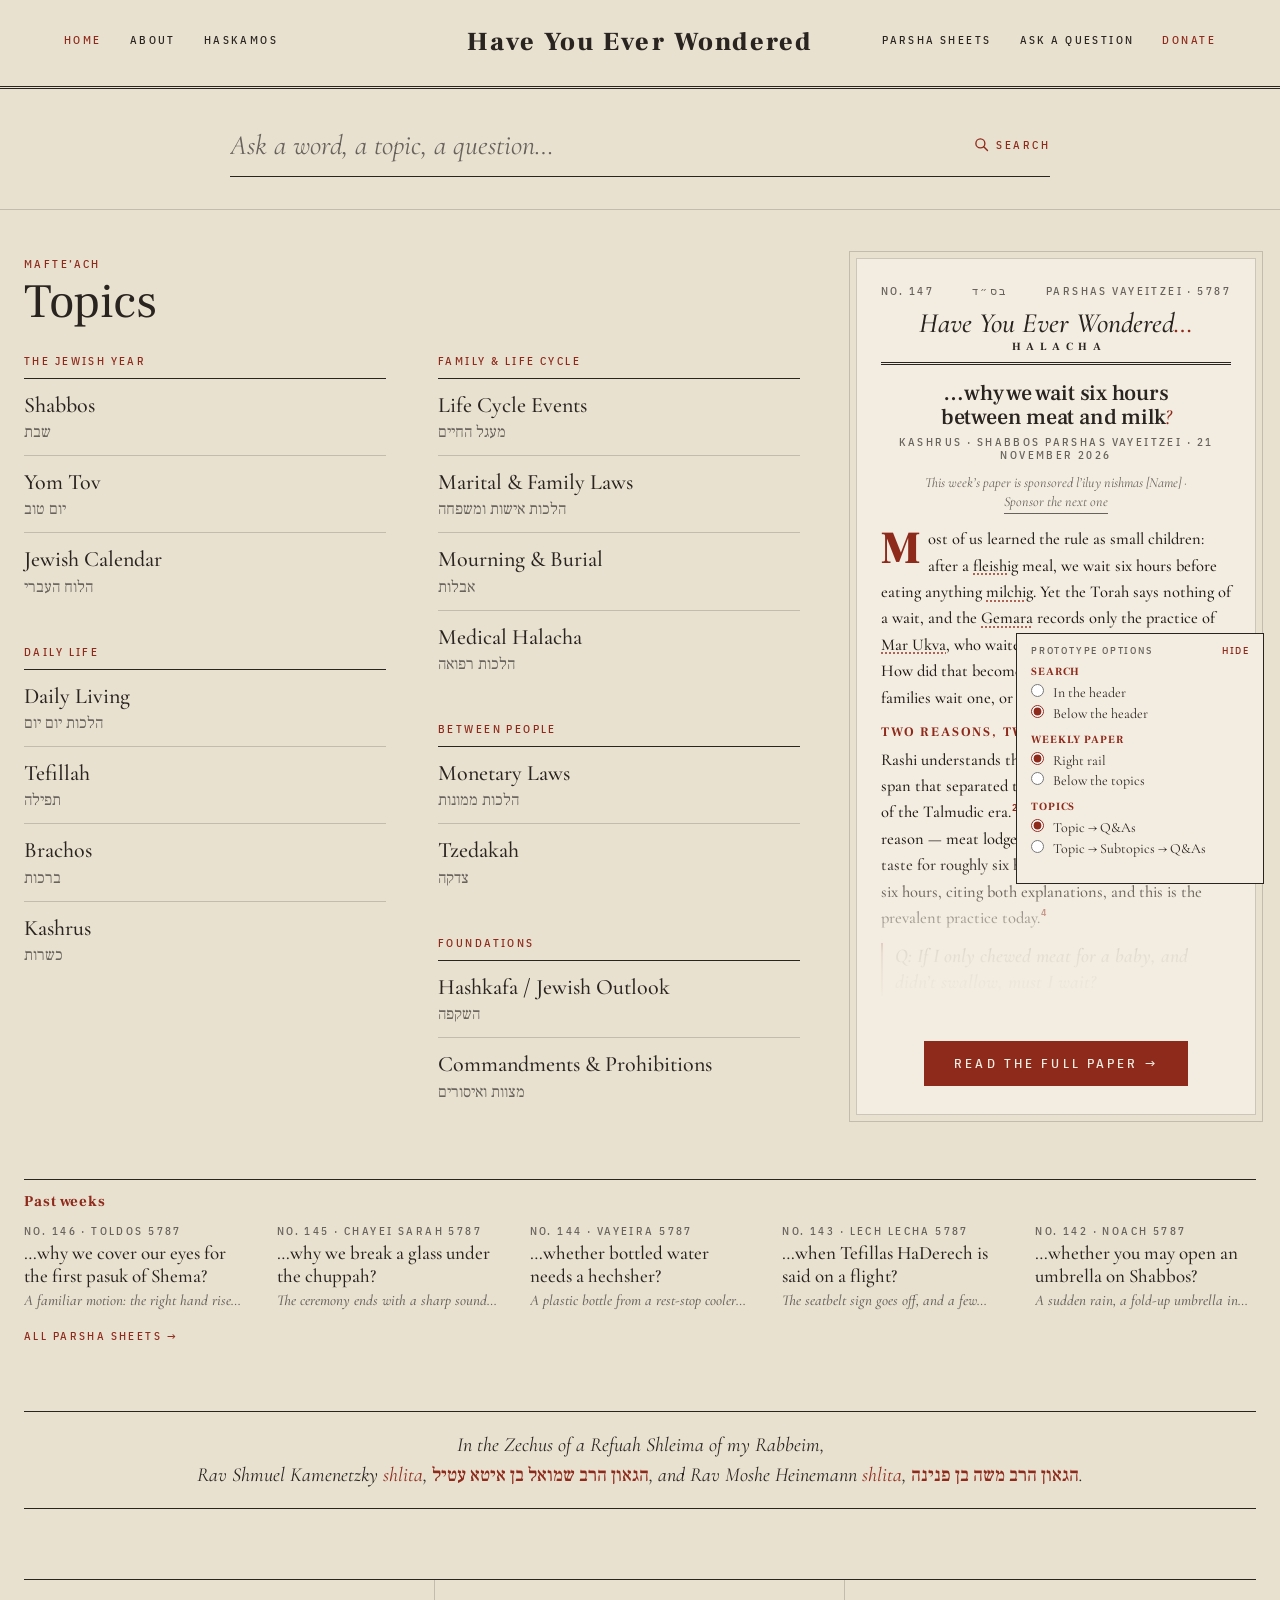
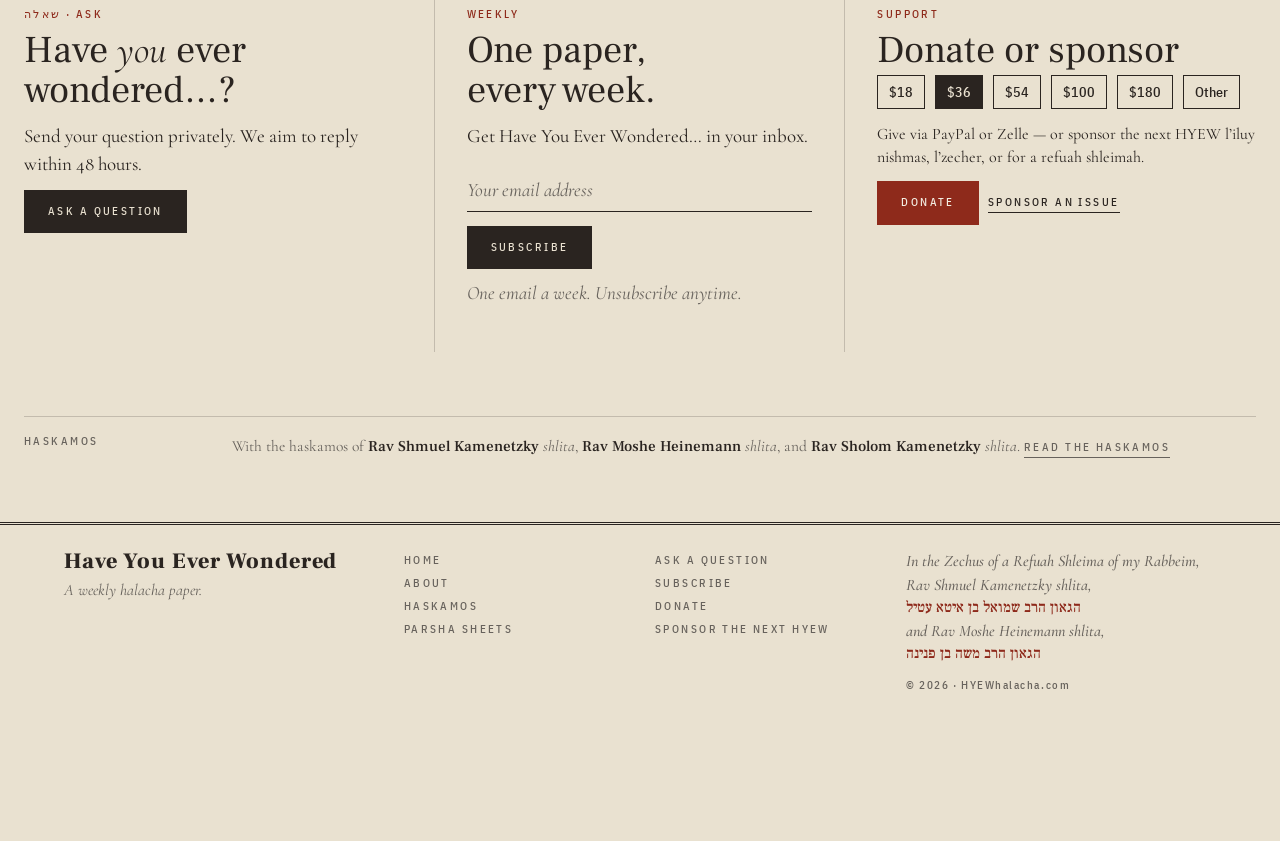
==== index.html @ d913b3d7 "Strip the sample-excerpt label from parsha list leads List excerpts now start with the body text, no" ====
<!doctype html>
<html lang="en-US">
<head>
  <meta charset="utf-8">
  <meta name="viewport" content="width=device-width, initial-scale=1">
  <title>Have You Ever Wondered</title>
  <link rel="preconnect" href="https://fonts.googleapis.com">
  <link rel="preconnect" href="https://fonts.gstatic.com" crossorigin>
  <link href="https://fonts.googleapis.com/css2?family=Cormorant+Garamond:ital,wght@0,400;0,500;0,600;1,400;1,500&family=Frank+Ruhl+Libre:wght@400;500;700;900&family=IBM+Plex+Sans+Condensed:wght@400;500&display=swap" rel="stylesheet">
  <link rel="stylesheet" href="css/styles.css?v=20261117t">
</head>
<body data-page="home" data-base="" data-search="below" data-paper="rail">
  <div id="site-header"></div>

  <main id="main">
    <div class="wrap">

      <div id="home-view" class="view">
        <div class="layout-main">
          <section class="topics-sec" id="topics">
            <div class="kicker sc red">Mafte’ach</div>
            <h1>Topics</h1>
            <div class="topics-index" id="topics-grid"></div>
          </section>
          <div class="paper-slot">
            <article class="paper" id="featured-paper" aria-labelledby="sheet-title"></article>
            <aside class="side">
              <h4>Past weeks</h4>
              <ul class="past" id="past-weeks"></ul>
            </aside>
          </div>
        </div>

        <div class="ded"><span class="l">In the Zechus of a Refuah Shleima of my Rabbeim,</span> <span class="l">Rav Shmuel Kamenetzky <i>shlita</i>, <span lang="he" dir="rtl">הגאון הרב שמואל בן איטא עטיל</span>, and Rav Moshe Heinemann <i>shlita</i>, <span lang="he" dir="rtl">הגאון הרב משה בן פנינה</span>.</span></div>

        <section class="sec">
          <div>
            <div class="sc red">שאלה · Ask</div>
            <h2>Have <i>you</i> ever wondered…?</h2>
            <p>Send your question privately. We aim to reply within 48 hours.</p>
            <a class="btn sc" href="pages/ask.html">Ask a question</a>
          </div>
          <div class="newsletter">
            <div class="sc red">Weekly</div>
            <h2>One paper, every week.</h2>
            <p>Get Have You Ever Wondered… in your inbox.</p>
            <form id="sub-form">
              <label class="visually-hidden" for="sub-email" style="position:absolute;width:1px;height:1px;overflow:hidden;clip:rect(0 0 0 0)">Your email address</label>
              <input id="sub-email" type="email" required placeholder="Your email address" autocomplete="email">
              <button class="btn sc" type="submit">Subscribe</button>
              <p class="note" id="sub-note">One email a week. Unsubscribe anytime.</p>
            </form>
          </div>
          <div>
            <div class="sc red">Support</div>
            <h2>Donate or sponsor</h2>
            <div class="chips" id="donate-chips">
              <button type="button">$18</button>
              <button type="button" class="on">$36</button>
              <button type="button">$54</button>
              <button type="button">$100</button>
              <button type="button">$180</button>
              <button type="button">Other</button>
            </div>
            <p style="font-size:16px">Give via PayPal or Zelle — or sponsor the next HYEW l’iluy nishmas, l’zecher, or for a refuah shleimah.</p>
            <a class="btn r sc" href="pages/donate.html">Donate</a>&ensp;<a class="u sc" href="pages/sponsor.html">Sponsor an issue</a>
          </div>
        </section>

        <section class="hask">
          <div class="sc">Haskamos</div>
          <div>With the haskamos of <b>Rav Shmuel Kamenetzky</b> <i>shlita</i>, <b>Rav Moshe Heinemann</b> <i>shlita</i>, and <b>Rav Sholom Kamenetzky</b> <i>shlita</i>. <a class="u sc" href="haskamos.html">Read the haskamos</a></div>
        </section>
      </div>

      <div id="results-view" class="view" hidden>
        <div class="view-head">
          <button type="button" class="back sc" data-go-home>← Home</button>
          <h1>Search results</h1>
          <p class="sub" id="results-sub"></p>
        </div>
        <div id="results-body"></div>
      </div>

    </div>
  </main>

  <div id="site-footer"></div>

  <aside class="proto" id="proto" aria-label="Prototype options">
    <h2>Prototype options <button type="button" class="tog" id="proto-tog" aria-expanded="true">Hide</button></h2>
    <div class="proto-body">
      <fieldset>
        <legend>Search</legend>
        <label><input type="radio" name="opt-search" value="header"> In the header</label>
        <label><input type="radio" name="opt-search" value="below" checked> Below the header</label>
      </fieldset>
      <fieldset>
        <legend>Weekly paper</legend>
        <label><input type="radio" name="opt-paper" value="rail" checked> Right rail</label>
        <label><input type="radio" name="opt-paper" value="below"> Below the topics</label>
      </fieldset>
      <fieldset>
        <legend>Topics</legend>
        <label><input type="radio" name="opt-drill" value="topic" checked> Topic → Q&amp;As</label>
        <label><input type="radio" name="opt-drill" value="sub"> Topic → Subtopics → Q&amp;As</label>
      </fieldset>
    </div>
  </aside>

  <script src="js/data.js?v=20261117t"></script>
  <script src="js/glossary.js?v=20261117t"></script>
  <script src="js/site.js?v=20261117t"></script>
  <script src="js/home.js?v=20261117t"></script>
  <script src="js/glossary-ui.js"></script>
</body>
</html>
---- css/styles.css ----
/* Have You Ever Wondered — homepage prototype
   Palette and type follow “The Daf” (v1c): parchment, oxblood,
   Frank Ruhl Libre, Cormorant Garamond, IBM Plex Sans Condensed.
   No images. Typography only. */
img { max-width: 100%; height: auto; }
:root {
  --pg: #E9E1D0;
  --sheet: #F3EDE1;
  --ink: #2A2420;
  --rule: #2A242033;
  --red: #8E2A1B;
  --mut: #67625C; /* was #6E6862 (4.23:1 on --pg); now 4.64:1 on --pg, 5.18:1 on --sheet */
  --wrap: 1240px;
}

*, *::before, *::after { box-sizing: border-box; }

html { scroll-behavior: smooth; }

body {
  margin: 0;
  background: var(--pg);
  color: var(--ink);
  font: 400 17px/1.45 "Cormorant Garamond", serif;
  font-variant-numeric: oldstyle-nums;
  min-width: 320px;
  padding-bottom: 110px;
  -webkit-font-smoothing: antialiased;
  -moz-osx-font-smoothing: grayscale;
  text-rendering: optimizeLegibility;
  font-optical-sizing: auto;
}
.vh { position: absolute !important; width: 1px; height: 1px; overflow: hidden; clip: rect(0 0 0 0); white-space: nowrap; }
.linkish { background: none; border: 0; padding: 0; color: var(--red); font: inherit; }

a { color: inherit; text-decoration: none; }
button, input { font: inherit; color: inherit; }
button { cursor: pointer; }

p, h1, h2, h3, blockquote, li, a { text-wrap: pretty; }
h1, h2 { text-wrap: balance; }

.sc {
  font: 500 11px/1.2 "IBM Plex Sans Condensed", sans-serif;
  letter-spacing: .22em;
  text-transform: uppercase;
}
.red { color: var(--red); }
.u { border-bottom: 1px solid currentColor; padding-bottom: 3px; }
.don { color: var(--red); border-bottom: 1px solid var(--red); padding-bottom: 3px; }

.btn {
  display: inline-block;
  background: var(--ink);
  color: var(--pg);
  padding: 15px 24px;
  border: 0;
}
.btn.r { background: var(--red); color: var(--sheet); }
.btn:hover, .btn:focus-visible { opacity: .9; }

.wrap { width: min(var(--wrap), calc(100% - 48px)); margin: 0 auto; }

.skip {
  position: absolute;
  left: 12px;
  top: -100vh;
  background: var(--ink); color: var(--pg);
  padding: 8px 12px;
  z-index: 300;
}
.skip:focus { top: 12px; }

/* ---------- Header ---------- */
header.site {
  border-bottom: 3px double var(--ink);
  padding: 22px 48px;
}
body[data-search="below"] header.site {
  display: grid;
  grid-template-columns: 1fr auto 1fr;
  align-items: center;
  gap: 24px;
  padding: 28px 64px;
}
body[data-search="below"] header.site .nav-l { display: flex; gap: 28px; }
body[data-search="below"] header.site .nav-r { display: flex; gap: 28px; justify-content: flex-end; }
body[data-search="below"] .search-in-header { display: none; }

body[data-search="header"] header.site {
  display: grid;
  grid-template-columns: 1fr auto 1fr;
  grid-template-areas:
    "navl brand navr"
    "search search search";
  align-items: center;
  column-gap: 24px;
  row-gap: 16px;
  padding: 22px 64px 20px;
}
body[data-search="header"] header.site .nav-l { display: flex; gap: 28px; grid-area: navl; }
body[data-search="header"] header.site .nav-r { display: flex; gap: 28px; justify-content: flex-end; grid-area: navr; }
body[data-search="header"] .brand { grid-area: brand; text-align: center; }
body[data-search="header"] .search-in-header { grid-area: search; display: block; }
body[data-search="header"] .search-in-header .search-field input { font-size: 22px; }
body[data-search="header"] .search-band { display: none; }

.brand { text-align: center; color: inherit; }
.brand b {
  display: block;
  font: 900 26px/1.15 "Frank Ruhl Libre", serif;
  letter-spacing: .08em;
  font-weight: 900;
}
.brand i {
  display: block;
  font: italic 400 15px/1.2 "Cormorant Garamond", serif;
  color: var(--red);
  margin-top: 4px;
  letter-spacing: .04em;
}
body[data-search="header"] .brand b { font-size: 26px; }

.menu-btn {
  display: none;
  background: none;
  border: 0;
  padding: 0;
  height: 28px;
  color: var(--ink);
  align-items: center;
  gap: 8px;
  justify-self: start;
  box-sizing: border-box;
}
.menu-btn:hover, .menu-btn:focus-visible, .menu-btn.is-open { color: var(--red); }
.menu-btn:focus { outline: none; }
.menu-btn:focus-visible { outline: 1px solid var(--red); outline-offset: 4px; }
.menu-ic {
  display: block;
  width: 18px;
  height: 14px;
  flex-shrink: 0;
  overflow: visible;
}
.menu-ic rect {
  transform-box: fill-box;
  transform-origin: center;
  transition: transform .2s ease, opacity .2s ease;
}
.menu-btn.is-open .menu-ic .b1 { transform: translateY(6px) rotate(45deg); }
.menu-btn.is-open .menu-ic .b2 { opacity: 0; }
.menu-btn.is-open .menu-ic .b3 { transform: translateY(-6px) rotate(-45deg); }
.menu-lbl { line-height: 1; }

/* ---------- Search ---------- */
.search {
  position: relative;
}
.search-field {
  display: flex;
  align-items: center;
  gap: 12px;
  width: 100%;
  background: transparent;
  border: 0;
  border-bottom: 1px solid var(--ink);
  padding: 8px 0 10px;
}
.search-field input {
  flex: 1;
  border: 0;
  background: transparent;
  font: italic 20px/1.2 "Cormorant Garamond", serif;
  padding: 0;
  margin: 0;
  min-width: 0;
  width: 100%;
  outline: none;
  color: var(--ink);
}
.search-field input::placeholder { color: var(--mut); opacity: 1; }
.search-field input[type="search"] { -webkit-appearance: none; appearance: none; }
.search-field input[type="search"]::-webkit-search-decoration,
.search-field input[type="search"]::-webkit-search-cancel-button { -webkit-appearance: none; }
.search-field button[type="submit"] {
  background: none;
  border: 0;
  color: var(--red);
  padding: 0 0 0 8px;
  flex-shrink: 0;
}
.search-field:focus-within { border-bottom-color: var(--red); }

.search-band {
  border-bottom: 1px solid var(--rule);
  padding: 28px 0 32px;
}
.search-band .search { max-width: 820px; margin: 0 auto; }
.search-band .kicker {
  margin: 0 0 10px;
  color: var(--red);
  text-align: center;
}
.search-band .search-field {
  padding: 12px 0 14px;
}
.search-band .search-field input { font-size: 28px; }

.search-drop {
  position: absolute;
  top: calc(100% + 10px);
  left: 0;
  right: 0;
  background: var(--sheet);
  border: 1px solid var(--rule);
  outline: 1px solid var(--rule);
  outline-offset: 4px;
  z-index: 50;
  max-height: min(70vh, 560px);
  overflow: auto;
  padding: 16px 20px 20px;
  box-shadow: none;
}
.search-band .search-drop { left: 0; right: 0; }
.search-drop[hidden], .search-drop:empty { display: none; }

.drop-group { margin-top: 14px; }
.drop-group:first-child { margin-top: 0; }
.drop-group h3 {
  margin: 0 0 8px;
  padding-bottom: 6px;
  border-bottom: 1px solid var(--rule);
  color: var(--red);
  font: 700 12px/1 "Frank Ruhl Libre", serif;
  letter-spacing: .16em;
  text-transform: uppercase;
}
.drop-item {
  display: block;
  width: 100%;
  text-align: left;
  background: none;
  border: 0;
  border-bottom: 1px dotted var(--rule);
  padding: 10px 4px;
  font: 500 18px/1.3 "Cormorant Garamond", serif;
  cursor: pointer;
}
.drop-item:hover, .drop-item:focus-visible { color: var(--red); }
.drop-item .meta {
  display: block;
  margin-top: 2px;
  color: var(--mut);
  font: 500 11px/1.2 "IBM Plex Sans Condensed", sans-serif;
  letter-spacing: .12em;
  text-transform: uppercase;
}
.drop-empty, .drop-more {
  margin: 12px 0 0;
  color: var(--mut);
  font: italic 17px/1.35 "Cormorant Garamond", serif;
}
.drop-more button {
  background: none;
  border: 0;
  color: var(--red);
  padding: 0;
  font: 500 12px/1 "IBM Plex Sans Condensed", sans-serif;
  letter-spacing: .18em;
  text-transform: uppercase;
  border-bottom: 1px solid var(--red);
  padding-bottom: 2px;
}
mark {
  background: transparent;
  color: var(--red);
  font-weight: 500;
  padding: 0;
}

/* ---------- Topics + paper layout ---------- */
.layout-main { margin-top: 48px; }
body[data-paper="rail"] .layout-main {
  display: grid;
  grid-template-columns: 1fr minmax(320px, 400px);
  grid-template-areas:
    "topics paper"
    "past   past";
  gap: 0 56px;
  align-items: stretch;
}
/* Rail mode: the slot dissolves so the paper and Past weeks become grid
   items. The paper stretches to the topics column's height (contain:size
   keeps its long text from setting the row height), and Past weeks runs as
   a full-width row under both columns. */
body[data-paper="rail"] .paper-slot { display: contents; }
body[data-paper="rail"] .topics-sec { grid-area: topics; }
body[data-paper="below"] .layout-main {
  display: flex;
  flex-direction: column;
  gap: 0;
}

.topics-sec .kicker { margin: 0 0 6px; }
.topics-sec h1 {
  font: 400 48px/1.02 "Frank Ruhl Libre", serif;
  margin: 0 0 28px;
  letter-spacing: -.01em;
}

/* Topics: a grouped editorial index (no boxes). */
.topics-index { display: grid; gap: 40px 44px; }
body[data-paper="below"] .topics-index { grid-template-columns: repeat(5, minmax(0, 1fr)); }
body[data-paper="rail"] .topics-index {
  display: block;
  columns: 2;
  column-gap: 52px;
}
body[data-paper="rail"] .tgroup { break-inside: avoid; margin-bottom: 36px; }
body[data-paper="rail"] .tgroup:last-child { margin-bottom: 0; }

.tg-h {
  margin: 0;
  padding: 0 0 10px;
  color: var(--red);
  border-bottom: 1px solid var(--ink);
}
.tgroup ul { list-style: none; margin: 0; padding: 0; }
.tgroup li { border-bottom: 1px solid var(--rule); }
.tgroup li:last-child { border-bottom: 0; }

.topic {
  display: flex;
  align-items: center;
  justify-content: space-between;
  gap: 12px;
  width: 100%;
  padding: 14px 0 13px;
  background: none;
  border: 0;
  text-align: left;
  cursor: pointer;
  transition: color .18s ease;
}
.topic .tx { display: block; min-width: 0; }
.topic .en {
  display: block;
  font: 500 22px/1.15 "Cormorant Garamond", serif;
  transition: transform .2s ease, color .18s ease;
}
.topic .he {
  display: block;
  margin-top: 4px;
  font: 400 16px/1.25 "Frank Ruhl Libre", serif;
  color: var(--mut);
  text-align: left;
  unicode-bidi: plaintext;
}
.topic .ar {
  flex-shrink: 0;
  color: var(--red);
  font: 400 18px/1 "Frank Ruhl Libre", serif;
  opacity: 0;
  transform: translateX(-6px);
  transition: opacity .18s ease, transform .2s ease;
}
.topic:hover .en, .topic:focus-visible .en { color: var(--red); }
.topic:hover .ar, .topic:focus-visible .ar { opacity: 1; transform: none; }
.topic:focus { outline: none; }
.topic:focus-visible { outline: 1px solid var(--red); outline-offset: 3px; }
@media (hover: none) { .topic .ar { opacity: .85; transform: none; } }

body[data-paper="below"] .paper-slot {
  display: grid;
  grid-template-columns: 1fr 220px;
  gap: 40px;
  margin-top: 72px;
  align-items: start;
}

/* ---------- Paper (from v1c) ---------- */
.paper {
  background: var(--sheet);
  border: 1px solid var(--rule);
  outline: 1px solid var(--rule);
  outline-offset: 6px;
  padding: 44px 52px 0;
  position: relative;
  overflow: hidden;
}
body[data-paper="below"] .paper { height: 860px; }
body[data-paper="rail"] .paper {
  grid-area: paper;
  padding: 26px 24px 0;
  height: auto;
  min-height: 680px;
  contain: size;
}

.mast { text-align: center; border-bottom: 3px double var(--ink); padding-bottom: 14px; }
.mast .row { display: flex; justify-content: space-between; color: var(--mut); gap: 8px; }
.mast .t {
  font: italic 500 40px/1 "Cormorant Garamond", serif;
  margin: 14px 0 4px;
}
.mast .t span { color: var(--red); }
.mast .sub {
  font: 700 11px/1 "Frank Ruhl Libre", serif;
  letter-spacing: .5em;
  margin-right: -.5em;
}
body[data-paper="rail"] .mast .t { font-size: 28px; margin: 10px 0 4px; }
body[data-paper="rail"] .mast { padding-bottom: 10px; }

.paper h2, .paper .sheet-title {
  font: 500 32px/1.12 "Frank Ruhl Libre", serif;
  text-align: center;
  margin: 26px 0 6px;
  letter-spacing: -.01em;
}
.paper .sheet-title em, .paper h2 em { font-family: "Cormorant Garamond", serif; color: var(--red); font-style: italic; }
.byline { text-align: center; color: var(--mut); margin-bottom: 12px; }
.spline {
  text-align: center;
  font: italic 16px "Cormorant Garamond", serif;
  color: var(--mut);
  margin: 0 0 18px;
}
body[data-paper="rail"] .paper h2 { font-size: 22px; margin: 16px 0 6px; }
body[data-paper="rail"] .spline { font-size: 14px; margin-bottom: 12px; }
body[data-paper="rail"] .spline a.u { display: inline-block; margin-top: 2px; }

.cols {
  columns: 2;
  column-gap: 34px;
  column-rule: 1px solid var(--rule);
  text-align: justify;
  hyphens: auto;
  -webkit-hyphens: auto;
  font-size: 17px;
  line-height: 1.45;
}
body[data-paper="rail"] .cols {
  columns: 1;
  column-rule: none;
  font-size: 16px;
  text-align: left;
}
.cols p { margin: 0 0 .7em; }
.cols h3 {
  font: 700 13px/1.2 "Frank Ruhl Libre", serif;
  letter-spacing: .14em;
  text-transform: uppercase;
  color: var(--red);
  margin: 14px 0 6px;
  break-after: avoid;
  text-align: left;
}
.cols .q {
  font: italic 500 19px/1.35 "Cormorant Garamond", serif;
  border-left: 2px solid var(--red);
  padding-left: 12px;
  text-align: left;
}
.dc::first-letter {
  float: left;
  font: 900 58px/.8 "Frank Ruhl Libre", serif;
  color: var(--red);
  padding: 5px 7px 0 0;
}
body[data-paper="rail"] .dc::first-letter { font-size: 46px; }
sup {
  font: 600 10px "IBM Plex Sans Condensed", sans-serif;
  color: var(--red);
  margin-left: 1px;
}
.bl {
  column-span: all;
  border-top: 1px solid var(--ink);
  border-bottom: 1px solid var(--ink);
  margin: 12px 0 16px;
  padding: 12px 4px;
  display: grid;
  grid-template-columns: 150px 1fr;
  gap: 18px;
  text-align: left;
}
body[data-paper="rail"] .bl {
  grid-template-columns: 1fr;
  gap: 8px;
  column-span: none;
}
.bl b {
  font: 700 12px/1.3 "Frank Ruhl Libre", serif;
  letter-spacing: .18em;
  text-transform: uppercase;
  color: var(--red);
}
.bl ul { margin: 0; padding: 0; list-style: none; columns: 2; column-gap: 24px; column-rule: none; }
body[data-paper="rail"] .bl ul { columns: 1; }
.bl li { padding-left: 16px; text-indent: -16px; font-size: 16.5px; }
.bl li::before { content: "§ "; color: var(--red); }
.fn {
  column-span: all;
  border-top: 1px solid var(--rule);
  padding-top: 8px;
  font-size: 13.5px;
  line-height: 1.35;
  columns: 2;
  column-gap: 34px;
  color: #4a423b;
}
body[data-paper="rail"] .fn { columns: 1; column-span: none; }
.fn p { margin: 0 0 3px; }
.fn sup { margin-right: 3px; }

.fade {
  position: absolute;
  left: 0; right: 0; bottom: 0;
  height: 230px;
  background: linear-gradient(rgba(243,237,225,0) 0%, rgba(243,237,225,.92) 38%, var(--sheet) 58%);
  display: flex;
  align-items: flex-end;
  justify-content: center;
  padding-bottom: 28px;
  pointer-events: none;
}
.fade a, .fade button { pointer-events: auto; }
body[data-paper="rail"] .fade { height: 260px; }
.fade a, .fade button {
  background: var(--red);
  color: var(--sheet);
  padding: 16px 30px;
  font: 500 13px/1 "IBM Plex Sans Condensed", sans-serif;
  letter-spacing: .24em;
  text-transform: uppercase;
  border: 0;
}

/* ---------- Past weeks ---------- */
.side h4 {
  font: 700 15px/1 "Frank Ruhl Libre", serif;
  letter-spacing: .06em;
  margin: 0 0 6px;
  color: var(--red);
}
.past { list-style: none; padding: 0; margin: 0; }
.past li { padding: 12px 0; border-bottom: 1px dotted var(--rule); }
.past .w { display: block; color: var(--mut); margin-bottom: 4px; }
.past button, .past a {
  display: block;
  width: 100%;
  text-align: left;
  background: none;
  border: 0;
  padding: 0;
  font: 500 19px/1.2 "Cormorant Garamond", serif;
  cursor: pointer;
}
body[data-paper="rail"] .side {
  grid-area: past;
  margin-top: 64px;
  border-top: 1px solid var(--ink);
  padding-top: 14px;
}
body[data-paper="rail"] .side h4 { margin: 0 0 4px; }
body[data-paper="rail"] .past {
  display: grid;
  grid-template-columns: repeat(5, minmax(0, 1fr));
  gap: 0 32px;
}
body[data-paper="rail"] .past li { border-bottom: 0; padding: 12px 0 0; }
.past button:hover, .past a:hover,
.past button:focus-visible, .past a:focus-visible { color: var(--red); }
.past a:hover .ex, .past a:focus-visible .ex { color: var(--mut); }
.past .ex,
.sheet-list .ex {
  display: block;
  margin-top: 6px;
  font: italic 500 17px/1.4 "Cormorant Garamond", serif;
  color: var(--mut);
}
.past .ex { margin-top: 4px; font-size: 16px; line-height: 1.35; }
body[data-paper="rail"] .past .ex {
  display: -webkit-box;
  -webkit-line-clamp: 1;
  -webkit-box-orient: vertical;
  overflow: hidden;
  font-size: 15px;
  margin-top: 3px;
}

/* ---------- Dedication, ask, donate, haskamos, footer ---------- */
.ded {
  text-align: center;
  margin: 64px 0 0;
  padding: 16px 0;
  border-top: 1px solid var(--ink);
  border-bottom: 1px solid var(--ink);
  font: italic 400 20px/1.3 "Cormorant Garamond", serif;
}
.ded span { color: var(--red); font-style: normal; }

.sec {
  margin-top: 70px;
  display: grid;
  grid-template-columns: repeat(3, 1fr);
  border-top: 1px solid var(--ink);
}
.sec > div { padding: 28px 32px 36px; border-right: 1px solid var(--rule); }
.sec > div:first-child { padding-left: 0; }
.sec > div:last-child { border: 0; padding-right: 0; }
.sec h2 { font: 400 38px/1.04 "Frank Ruhl Libre", serif; margin: 10px 0 0; }
.sec h2 i { font-family: "Cormorant Garamond", serif; }
.sec p { font-size: 19px; margin: 12px 0; }
.note { font: italic 15px "Cormorant Garamond", serif; color: var(--mut); }

.chips { display: flex; gap: 6px; flex-wrap: wrap; margin: 14px 0; }
.chips button, .chips span {
  border: 1px solid var(--ink);
  padding: 7px 11px;
  font: 500 14px "IBM Plex Sans Condensed", sans-serif;
  background: transparent;
  color: var(--ink);
}
.chips button.on, .chips span.on { background: var(--ink); color: var(--pg); }

.newsletter input[type="email"] {
  width: 100%;
  background: transparent;
  border: 0;
  border-bottom: 1px solid var(--ink);
  font: italic 19px "Cormorant Garamond", serif;
  padding: 10px 0;
  margin: 6px 0 14px;
  outline: none;
  border-radius: 0;
}
.newsletter input[type="email"]::placeholder { color: var(--mut); opacity: 1; }
.newsletter input[type="email"]:focus { border-bottom-color: var(--red); }

.hask {
  margin-top: 64px;
  border-top: 1px solid var(--rule);
  padding-top: 18px;
  display: grid;
  grid-template-columns: 160px 1fr;
  gap: 48px;
  font-size: 15.5px;
  color: var(--mut);
}
.hask b { font: 500 15px "Frank Ruhl Libre", serif; color: var(--ink); }

footer.site {
  margin-top: 64px;
  border-top: 3px double var(--ink);
  padding: 24px 64px 40px;
  display: grid;
  grid-template-columns: 1.4fr 1fr 1fr 1.4fr;
  gap: 30px;
  color: var(--mut);
}
footer.site a { display: block; line-height: 2.1; }
footer.site a:hover, footer.site a:focus-visible { color: var(--red); }
.foot-brand {
  font: 900 22px/1.15 "Frank Ruhl Libre", serif;
  letter-spacing: .04em;
  text-transform: none;
  color: var(--ink);
  display: block;
  margin-bottom: 6px;
}
.foot-sub {
  text-transform: none;
  letter-spacing: 0;
  font: italic 16px "Cormorant Garamond", serif;
}

/* ---------- In-page views (search results, topic) ---------- */
.view[hidden] { display: none !important; }
.view-head { margin: 40px 0 28px; }
.view-head .back {
  background: none;
  border: 0;
  padding: 0;
  color: var(--red);
  margin-bottom: 14px;
}
.view-head h1 {
  font: 400 44px/1.05 "Frank Ruhl Libre", serif;
  margin: 8px 0 0;
}
.view-head .he {
  display: block;
  margin-top: 6px;
  font: 400 22px/1.2 "Frank Ruhl Libre", serif;
  color: var(--mut);
  text-align: left;
  direction: ltr;
}
.view-head .sub {
  margin: 10px 0 0;
  color: var(--mut);
  font: italic 18px "Cormorant Garamond", serif;
}

.result-group { margin: 0 0 48px; }
.result-group h2 {
  font: 700 13px/1 "Frank Ruhl Libre", serif;
  letter-spacing: .18em;
  text-transform: uppercase;
  color: var(--red);
  border-bottom: 1px solid var(--ink);
  padding-bottom: 8px;
  margin: 0 0 0;
}
.result-list { list-style: none; margin: 0; padding: 0; }
.result-list li { border-bottom: 1px dotted var(--rule); }
.result-list button, .result-list a {
  display: block;
  width: 100%;
  text-align: left;
  background: none;
  border: 0;
  padding: 16px 4px;
  cursor: pointer;
}
.result-list .q, .result-list .t {
  font: 500 22px/1.25 "Cormorant Garamond", serif;
  display: block;
}
.result-list button:hover .q, .result-list button:hover .t,
.result-list button:focus-visible .q, .result-list button:focus-visible .t { color: var(--red); }
.result-list .meta {
  display: block;
  margin-top: 4px;
  color: var(--mut);
  font: 500 11px/1.2 "IBM Plex Sans Condensed", sans-serif;
  letter-spacing: .14em;
  text-transform: uppercase;
}
.empty {
  font: italic 20px/1.4 "Cormorant Garamond", serif;
  color: var(--mut);
  margin: 12px 0 40px;
}

.topic-chip {
  border: 1px solid var(--rule);
  background: transparent;
  padding: 6px 10px;
  font: 500 12px/1 "IBM Plex Sans Condensed", sans-serif;
  letter-spacing: .12em;
  text-transform: uppercase;
  color: var(--ink);
}
.topic-chip:hover, .topic-chip:focus-visible {
  border-color: var(--red);
  color: var(--red);
}

/* ---------- Mobile menu ---------- */
.mobile-menu {
  position: fixed;
  inset: 0;
  background: var(--pg);
  z-index: 90;
  padding: 28px 32px 48px;
  overflow: auto;
}
.mobile-menu[hidden] { display: none; }
.mobile-menu .mm-top {
  display: flex;
  justify-content: space-between;
  align-items: flex-start;
  border-bottom: 3px double var(--ink);
  padding-bottom: 20px;
  margin-bottom: 28px;
}
.mobile-menu nav a {
  display: block;
  font: 400 32px/1.35 "Frank Ruhl Libre", serif;
  padding: 6px 0;
}
.mobile-menu nav a:hover { color: var(--red); }
.mm-close {
  background: none;
  border: 0;
  font: 500 11px/1 "IBM Plex Sans Condensed", sans-serif;
  letter-spacing: .18em;
  text-transform: uppercase;
  color: var(--ink);
  padding: 8px 0;
}

/* ---------- Prototype switcher ---------- */
.proto {
  position: fixed;
  right: 16px;
  bottom: 16px;
  z-index: 70;
  width: 248px;
  background: var(--sheet);
  border: 1px solid var(--ink);
  padding: 12px 14px 14px;
  color: var(--ink);
}
.proto h2 {
  font: 500 10px/1 "IBM Plex Sans Condensed", sans-serif;
  letter-spacing: .18em;
  text-transform: uppercase;
  margin: 0 0 10px;
  color: var(--mut);
  display: flex;
  justify-content: space-between;
  align-items: center;
}
.proto .tog {
  background: none;
  border: 0;
  padding: 0;
  font: 500 10px/1 "IBM Plex Sans Condensed", sans-serif;
  letter-spacing: .14em;
  text-transform: uppercase;
  color: var(--red);
}
.proto fieldset {
  border: 0;
  margin: 0 0 10px;
  padding: 0;
}
.proto legend {
  font: 700 11px/1 "Frank Ruhl Libre", serif;
  letter-spacing: .08em;
  text-transform: uppercase;
  margin: 0 0 6px;
  color: var(--red);
  padding: 0;
}
.proto label {
  display: block;
  font: 400 14px/1.45 "Cormorant Garamond", serif;
  letter-spacing: 0;
  text-transform: none;
  cursor: pointer;
}
.proto input { margin: 0 6px 0 0; accent-color: var(--red); }
.proto.is-min .proto-body { display: none; }
.proto.is-min { width: auto; padding: 8px 10px; }

/* ---------- Coming-soon pages ---------- */
.soon {
  min-height: 48vh;
  padding: 80px 0 100px;
  text-align: center;
}
.soon h1 { font: 400 48px/1.1 "Frank Ruhl Libre", serif; margin: 0 0 12px; }
.soon p { font: italic 22px/1.4 "Cormorant Garamond", serif; color: var(--mut); margin: 0 0 24px; }

/* ---------- Responsive ---------- */
@media (max-width: 1100px) {
  body[data-search="below"] header.site { padding: 22px 32px; }
  body[data-search="header"] header.site { padding: 18px 32px 16px; }
  footer.site { padding: 24px 32px 40px; }
  body[data-paper="rail"] .layout-main {
    grid-template-columns: 1fr minmax(280px, 340px);
    gap: 32px;
  }
  .topics-sec h1 { font-size: 40px; }
  body[data-paper="below"] .topics-index { grid-template-columns: repeat(3, minmax(0, 1fr)); }
  body[data-paper="rail"] .topics-index { column-gap: 36px; }
  body[data-paper="rail"] .past { grid-template-columns: repeat(3, minmax(0, 1fr)); gap: 8px 28px; }
  .hask { gap: 24px; }
}

@media (max-width: 900px) {
  .menu-btn { display: inline-flex; }
  body[data-search="below"] header.site,
  body[data-search="header"] header.site {
    display: grid;
    grid-template-columns: minmax(4.75rem, 1fr) minmax(0, auto) minmax(4.75rem, 1fr);
    gap: 8px;
    padding: 14px 16px;
    align-items: center;
    position: sticky;
    top: 0;
    z-index: 100;
    background: var(--pg);
  }
  body[data-search="below"] header.site .nav-l,
  body[data-search="below"] header.site .nav-r,
  body[data-search="header"] header.site .nav-l,
  body[data-search="header"] header.site .nav-r { display: none; }
  /* In header-search mode, search moves to a full-width second row.
     The first row keeps equal side columns so the name stays centered. */
  body[data-search="header"] header.site {
    grid-template-columns: minmax(4.75rem, 1fr) minmax(0, auto) minmax(4.75rem, 1fr);
    grid-template-areas:
      "menu brand ."
      "search search search";
  }
  body[data-search="header"] .menu-btn { grid-area: menu; }
  body[data-search="header"] .brand { grid-area: brand; }
  body[data-search="header"] .search-in-header { grid-area: search; display: block; }
  .brand { min-width: 0; text-align: center; justify-self: center; }
  .brand b {
    font-size: 18px;
    letter-spacing: .04em;
    line-height: 1.15;
  }
  body[data-search="header"] .brand b { font-size: 18px; }
  body.menu-open { overflow: hidden; }
  body.menu-open .mobile-menu .mm-top { display: none; }

  body[data-paper="rail"] .layout-main,
  body[data-paper="below"] .paper-slot {
    display: flex;
    flex-direction: column;
    gap: 40px;
  }
  body[data-paper="below"] .topics-index,
  body[data-paper="rail"] .topics-index { display: block; columns: 2; column-gap: 36px; }
  body[data-paper="below"] .tgroup { break-inside: avoid; margin-bottom: 32px; }
  body[data-paper="rail"] .side { margin-top: 0; }
  body[data-paper="rail"] .past { grid-template-columns: repeat(2, minmax(0, 1fr)); }
  body[data-paper="below"] .paper,
  body[data-paper="rail"] .paper {
    height: 720px;
    padding: 28px 24px 0;
  }
  body[data-paper="below"] .cols,
  body[data-paper="rail"] .cols {
    columns: 1;
    column-rule: none;
    text-align: left;
  }
  body[data-paper="below"] .bl,
  body[data-paper="rail"] .bl { grid-template-columns: 1fr; }
  body[data-paper="below"] .bl ul,
  body[data-paper="rail"] .bl ul { columns: 1; }
  body[data-paper="below"] .fn,
  body[data-paper="rail"] .fn { columns: 1; }
  body[data-paper="below"] .mast .t,
  body[data-paper="rail"] .mast .t { font-size: 30px; }
  body[data-paper="below"] .paper h2,
  body[data-paper="rail"] .paper h2 { font-size: 24px; }

  .sec { grid-template-columns: 1fr; border-top: 0; }
  .sec > div {
    border-right: 0;
    border-top: 1px solid var(--ink);
    padding: 28px 0 32px;
  }
  .hask { grid-template-columns: 1fr; gap: 16px; }
  footer.site { grid-template-columns: 1fr 1fr; padding: 24px 20px 40px; }
  .wrap { width: calc(100% - 40px); }
  .search-band { padding: 20px 0 24px; }
  .search-band .search-field input { font-size: 22px; }
  .sec h2 { font-size: 32px; }
  .topics-sec h1 { font-size: 36px; margin-bottom: 20px; }
  .proto { right: 10px; bottom: 10px; }
}

@media (max-width: 560px) {
  footer.site { grid-template-columns: 1fr; }
  .brand b { font-size: 16px; letter-spacing: .03em; }
  .layout-main { margin-top: 28px; }
  body[data-paper="below"] .topics-index,
  body[data-paper="rail"] .topics-index { columns: 1; }
  body[data-paper="rail"] .past { grid-template-columns: 1fr; }
  .topic .en { font-size: 21px; }
}

/* =====================================================================
   v3 additions: shared header states, sheet readability, archive, parsha,
   single sheet, share, haskamos, glossary.
   ===================================================================== */
.nav-l a[aria-current="page"], .nav-r a[aria-current="page"]:not(.don) { color: var(--red); }
.nav-l a, .nav-r a { padding-bottom: 3px; border-bottom: 1px solid transparent; }
.nav-l a:hover, .nav-r a:hover { color: var(--red); }
.mobile-menu nav a[aria-current="page"] { color: var(--red); }

.result-list a:hover .q, .result-list a:hover .t,
.result-list a:focus-visible .q, .result-list a:focus-visible .t { color: var(--red); }
a.topic { color: inherit; }
.past li.all { border-bottom: 0; }
.past li.all a { display: inline; width: auto; font: 500 11px/1.2 "IBM Plex Sans Condensed", sans-serif; color: var(--red); }

/* ---------- Sheet text readability ----------
   Same face (Cormorant Garamond) but at weight 500, larger size, darker ink,
   1.65 leading and a ~68-character measure. */
.cols {
  color: #221C18;              /* 14.6:1 on the sheet */
  font-weight: 500;
  font-size: 17px;
  line-height: 1.62;
  text-rendering: optimizeLegibility;
  -webkit-font-smoothing: antialiased;
  -moz-osx-font-smoothing: grayscale;
  font-kerning: normal;
  font-variant-ligatures: common-ligatures;
}
body[data-paper="rail"] .cols { font-size: 16.5px; line-height: 1.6; }
.cols .q { font-size: 19.5px; font-weight: 600; }
.fn { font-size: 14.5px; line-height: 1.45; color: #3E3731; font-weight: 500; }
.bl li { font-size: 17px; }

/* ---------- Page heads, crumbs, lists ---------- */
.page-head { text-align: center; margin: 56px auto 40px; max-width: 760px; }
.page-head h1 { font: 400 56px/1.02 "Frank Ruhl Libre", serif; margin: 8px 0 0; letter-spacing: -.01em; }
.page-head .lede { font: italic 500 21px/1.45 "Cormorant Garamond", serif; color: var(--mut); margin: 14px 0 0; }
.page-head .he-big { font: 500 30px/1.2 "Frank Ruhl Libre", serif; color: var(--red); margin-top: 8px; }
.kicker [lang="he"] { font-family: "Frank Ruhl Libre", serif; letter-spacing: 0; font-size: 13px; }
.book-jump { display: flex; justify-content: center; flex-wrap: wrap; gap: 10px 14px; margin: 26px 0 0; color: var(--mut); }
.book-jump a { color: var(--ink); border-bottom: 1px solid var(--rule); padding-bottom: 3px; }
.book-jump a:hover { color: var(--red); border-color: var(--red); }
.crumbs { display: flex; flex-wrap: wrap; gap: 8px; margin: 28px 0 0; color: var(--mut); }
.crumbs a:hover { color: var(--red); }
.crumbs [aria-current] { color: var(--ink); }

.sheet-list { list-style: none; margin: 0; padding: 0; border-top: 1px solid var(--ink); }
.sheet-list li { border-bottom: 1px solid var(--rule); }
.sheet-list a { display: grid; grid-template-columns: 70px 1fr; column-gap: 20px; padding: 18px 0 17px; }
.sheet-list .yr { grid-row: span 2; color: var(--red); padding-top: 7px; }
.sheet-list .t { font: 500 23px/1.25 "Cormorant Garamond", serif; }
.sheet-list .meta { color: var(--mut); margin-top: 6px; letter-spacing: .12em; }
.sheet-list a:hover .t, .sheet-list a:focus-visible .t { color: var(--red); }
.sheet-list.big .t { font-size: 27px; }
.sheet-list .ex { margin: 6px 0 0; }
@media (max-width: 640px) {
  .sheet-list .ex, body[data-paper="below"] .past .ex {
    display: -webkit-box;
    -webkit-line-clamp: 2;
    -webkit-box-orient: vertical;
    overflow: hidden;
  }
}

/* ---------- Archive: the five chumashim ---------- */
.books { border-top: 3px double var(--ink); }
.book { display: grid; grid-template-columns: 230px 1fr; gap: 40px; padding: 34px 0 36px; border-bottom: 1px solid var(--ink); scroll-margin-top: 20px; }
.book-h .bk-num { color: var(--red); display: block; }
.book-h h2 { font: 400 40px/1.05 "Frank Ruhl Libre", serif; margin: 8px 0 4px; }
.book-h .he { display: block; font: 500 26px/1.2 "Frank Ruhl Libre", serif; color: var(--mut); text-align: left; }
.parshiyos { list-style: none; margin: 0; padding: 0; columns: 3; column-gap: 44px; }
.parshiyos li { break-inside: avoid; }
.parshiyos a { display: flex; align-items: baseline; gap: 8px; padding: 9px 0 8px; border-bottom: 1px dotted var(--rule); }
.parshiyos .en { font: 500 21px/1.2 "Cormorant Garamond", serif; white-space: nowrap; }
.parshiyos .dots { flex: 1; }
.parshiyos .he { font: 400 17px/1.2 "Frank Ruhl Libre", serif; white-space: nowrap; }
.parshiyos .n { width: 14px; color: var(--red); font-size: 14px; text-align: right; flex-shrink: 0; }
.parshiyos li.has .en { color: var(--ink); }
.parshiyos li.has .he { color: var(--ink); }
.parshiyos li.none .en, .parshiyos li.none .he { color: var(--mut); font-weight: 400; }
.parshiyos li.none .en { font-style: italic; }
.parshiyos a:hover .en, .parshiyos a:focus-visible .en, .parshiyos a:hover .he { color: var(--red); }
.latest { margin-top: 64px; }
.latest .tg-h, .more-on .tg-h { margin-bottom: 0; border-bottom: 0; }
.legend { text-align: center; color: var(--mut); margin-top: 16px; }

/* ---------- One parsha ---------- */
.parsha-head { margin-bottom: 32px; }
.pn { display: flex; justify-content: space-between; gap: 20px; margin: 40px 0 0; padding-top: 18px; border-top: 1px solid var(--ink); color: var(--red); }
.pn a:hover { text-decoration: underline; text-underline-offset: 4px; }

/* ---------- Single sheet ---------- */
.single { display: grid; grid-template-columns: minmax(0, 780px) 260px; gap: 56px; justify-content: center; margin-top: 28px; align-items: start; }
.paper.full { padding: 52px 64px 48px; overflow: visible; }
.paper.full .mast .t { font-size: 46px; }
.paper.full .sheet-title { font-size: 38px; margin: 30px 0 8px; }
.paper.full .cols {
  columns: 1; column-rule: none; text-align: left; hyphens: manual;
  font-size: 19px; line-height: 1.66; max-width: 68ch; margin: 0 auto;
}
.paper.full .cols p { margin: 0 0 .85em; }
.paper.full .cols h3 { font-size: 14px; margin: 26px 0 8px; }
.paper.full .dc::first-letter { font-size: 70px; }
.paper.full .bl { grid-template-columns: 1fr; gap: 10px; margin: 22px 0 24px; padding: 16px 4px; }
.paper.full .bl ul { columns: 1; }
.paper.full .bl li { font-size: 18.5px; line-height: 1.5; margin-bottom: 4px; }
.paper.full .fn { columns: 1; font-size: 15px; line-height: 1.5; margin-top: 26px; padding-top: 12px; }
.paper.full .fn p { margin-bottom: 4px; }
.paper.full .disclaimer { max-width: 68ch; margin: 22px auto 0; color: var(--mut); font: italic 16px/1.4 "Cormorant Garamond", serif; border-top: 1px solid var(--rule); padding-top: 10px; }
.single-side { position: sticky; top: 24px; }
.single-side h2 { margin: 0 0 6px; color: var(--red); }
.single-side p { margin: 0 0 20px; font: 500 19px/1.35 "Cormorant Garamond", serif; }
.single-side p a { border-bottom: 1px solid var(--rule); }
.single-side p a:hover { color: var(--red); border-color: var(--red); }
.single-side [lang="he"] { font-family: "Frank Ruhl Libre", serif; font-size: 16px; }
.single-side .topic-chips { display: flex; flex-wrap: wrap; gap: 8px; margin-bottom: 26px; }
.meta-block { border-top: 1px solid var(--ink); padding-top: 14px; }
.share { border-top: 1px solid var(--ink); padding-top: 14px; display: flex; flex-direction: column; gap: 8px; }
.share-btn {
  display: flex; align-items: center; justify-content: space-between;
  background: transparent; border: 1px solid var(--ink); color: var(--ink);
  padding: 11px 14px; font: 500 12px/1 "IBM Plex Sans Condensed", sans-serif;
  letter-spacing: .16em; text-transform: uppercase; text-align: left;
}
.share-btn::after { content: "→"; font-family: "Frank Ruhl Libre", serif; letter-spacing: 0; }
.share-btn:hover, .share-btn:focus-visible { background: var(--ink); color: var(--pg); }
.share-btn.native { background: var(--red); border-color: var(--red); color: var(--sheet); }
.share-btn.ok { background: var(--red); border-color: var(--red); color: var(--sheet); }
.share-btn[hidden] { display: none; }
.share-status { min-height: 1.2em; margin: 2px 0 0; color: var(--mut); font: italic 15px "Cormorant Garamond", serif; }
.sheet-pn { align-items: stretch; max-width: 1096px; margin-left: auto; margin-right: auto; }
.sheet-pn a { display: flex; flex-direction: column; gap: 6px; max-width: 46%; }
.sheet-pn a.nx { text-align: right; margin-left: auto; }
.sheet-pn .t { font: 500 21px/1.25 "Cormorant Garamond", serif; color: var(--ink); }
.sheet-pn a:hover .t { color: var(--red); }
.more-on { max-width: 1096px; margin: 56px auto 0; }

/* ---------- Haskamos ---------- */
.dedication { max-width: 940px; margin: 64px auto 24px; text-align: center; }
.orn { display: flex; align-items: center; gap: 18px; color: var(--red); }
.orn span { flex: 1; height: 0; border-top: 1px solid var(--ink); position: relative; }
.orn span::after { content: ""; position: absolute; left: 0; right: 0; top: 3px; border-top: 1px solid var(--rule); }
.orn i { font-style: normal; font-size: 26px; line-height: 1; }
.orn.end { max-width: 420px; margin: 72px auto 0; }
.ded-text { margin: 30px 0 32px; font: 500 34px/1.45 "Cormorant Garamond", serif; color: var(--ink); }
.ded-text .ln, .ded-text .nm, .ded-text .and { display: block; }
.ded-text .lead { font-style: italic; color: var(--ink); margin-bottom: 14px; }
.ded-text .nm { font: 400 38px/1.3 "Frank Ruhl Libre", serif; letter-spacing: .01em; margin-top: 4px; }
.ded-text .nm i { font: italic 500 30px "Cormorant Garamond", serif; color: var(--red); }
.ded-text .heb { font: 500 34px/1.5 "Frank Ruhl Libre", serif; color: var(--red); unicode-bidi: isolate; }
.ded-text .and { font: italic 500 26px/1.2 "Cormorant Garamond", serif; color: var(--mut); margin: 14px 0 10px; }
.hask-head { margin-top: 72px; margin-bottom: 48px; }

/* Three typographic letterhead / seal cards. No images. */
.hk-seals {
  display: grid;
  grid-template-columns: repeat(3, minmax(0, 1fr));
  gap: 32px;
  padding: 8px 6px 4px;
  align-items: stretch;
}
.hk-seal {
  background: var(--sheet);
  color: var(--ink);
  border: 1px solid var(--ink);
  outline: 1px solid var(--ink);
  outline-offset: 5px;
  padding: 34px 26px 28px;
  text-align: center;
  display: flex;
  flex-direction: column;
  align-items: center;
  scroll-margin-top: 24px;
}
.hk-orn {
  display: flex;
  align-items: center;
  gap: 12px;
  width: 100%;
  color: var(--red);
}
.hk-orn span {
  flex: 1;
  height: 0;
  border-top: 1px solid var(--ink);
  position: relative;
}
.hk-orn span::after {
  content: "";
  position: absolute;
  left: 0; right: 0; top: 3px;
  border-top: 1px solid var(--rule);
}
.hk-orn i { font-style: normal; font-size: 16px; line-height: 1; }
.hk-orn.bot { margin-top: auto; }
.hk-he {
  font: 700 34px/1.25 "Frank Ruhl Libre", serif;
  color: var(--ink);
  margin: 28px 0 0;
  max-width: 14.5em;
  text-wrap: balance;
}
.hk-seal h2 {
  font: 400 23px/1.3 "Frank Ruhl Libre", serif;
  margin: 16px 0 0;
  color: var(--ink);
  text-wrap: balance;
}
.hk-seal h2 i {
  font: italic 500 19px "Cormorant Garamond", serif;
  color: var(--red);
}
.hk-rule {
  width: 40px;
  height: 0;
  border-top: 1px solid var(--ink);
  margin: 22px 0 18px;
}
.hk-role {
  color: var(--red);
  margin: 0;
  letter-spacing: .2em;
}
.hk-place {
  font: italic 500 17px/1.4 "Cormorant Garamond", serif;
  color: var(--mut);
  margin: 8px 0 28px;
  max-width: 16em;
}

/* ---------- Glossary ---------- */
dfn.gl {
  font-style: inherit;
  text-decoration: underline dotted rgba(142, 42, 27, .7);
  text-decoration-thickness: 1.5px;
  text-underline-offset: .2em;
  text-decoration-skip-ink: auto;
  cursor: help;
  border-radius: 2px;
  transition: background-color .15s;
}
dfn.gl:hover, dfn.gl.on { background: rgba(142, 42, 27, .08); text-decoration-color: var(--red); }
dfn.gl:focus { outline: none; }
dfn.gl:focus-visible { outline: 2px solid var(--red); outline-offset: 2px; }
.gl-tip {
  position: fixed; z-index: 500; width: min(330px, calc(100vw - 16px));
  background: #FBF8F1; color: var(--ink);
  border: 1px solid var(--ink); outline: 1px solid var(--rule); outline-offset: 3px;
  box-shadow: 0 14px 34px -10px rgba(42,36,32,.35);
  padding: 14px 18px 15px; text-align: left; pointer-events: auto;
}
.gl-tip[hidden] { display: none; }
.gl-he { font: 500 25px/1.2 "Frank Ruhl Libre", serif; color: var(--red); text-align: right; direction: rtl; }
.gl-term { font: 500 11px/1.2 "IBM Plex Sans Condensed", sans-serif; letter-spacing: .18em; text-transform: uppercase; color: #5E5953; margin: 6px 0 0; padding-bottom: 8px; border-bottom: 1px solid var(--rule); }
.gl-def { margin: 8px 0 0; font: 500 17.5px/1.45 "Cormorant Garamond", serif; color: #221C18; }
.gl-ar { position: absolute; top: -7px; width: 12px; height: 12px; margin-left: -6px; background: #FBF8F1; border-left: 1px solid var(--ink); border-top: 1px solid var(--ink); transform: rotate(45deg); }
.gl-tip.above .gl-ar { top: auto; bottom: -7px; transform: rotate(225deg); }

/* ---------- Responsive for new templates ---------- */
@media (max-width: 1100px) {
  .single { grid-template-columns: minmax(0, 1fr) 230px; gap: 36px; }
  .paper.full { padding: 44px 44px 40px; }
  .parshiyos { columns: 2; }
  .book { grid-template-columns: 190px 1fr; gap: 28px; }
  .hk-seals { gap: 24px; }
  .hk-he { font-size: 28px; }
  .hk-seal { padding: 30px 20px 24px; }
}
@media (max-width: 900px) {
  .single { grid-template-columns: 1fr; }
  .single-side { position: static; display: grid; grid-template-columns: 1fr 1fr; gap: 28px; }
  .hk-seals { grid-template-columns: 1fr; gap: 36px; max-width: 520px; margin: 0 auto; padding: 8px 4px; }
  .hk-seal { padding: 40px 36px 32px; }
  .hk-he { font-size: 36px; }
  .hk-seal h2 { font-size: 26px; }
  .ded-text { font-size: 28px; } .ded-text .nm { font-size: 31px; } .ded-text .heb { font-size: 29px; }
  .page-head h1 { font-size: 44px; }
}
@media (max-width: 640px) {
  .book { grid-template-columns: 1fr; gap: 14px; padding: 26px 0; }
  .book-h { display: flex; align-items: baseline; gap: 12px; flex-wrap: wrap; }
  .book-h .bk-num { width: 100%; }
  .book-h h2 { font-size: 34px; margin: 0; }
  .parshiyos { columns: 1; }
  .single-side { grid-template-columns: 1fr; }
  .paper.full { padding: 30px 20px 30px; outline-offset: 4px; }
  .paper.full .mast .t { font-size: 32px; }
  .paper.full .sheet-title { font-size: 28px; }
  .paper.full .cols { font-size: 18px; }
  .paper.full .mast .row { font-size: 9.5px; letter-spacing: .14em; }
  .sheet-list a { grid-template-columns: 1fr; }
  .sheet-list .yr { grid-row: auto; padding: 0 0 4px; }
  .sheet-pn { flex-direction: column; } .sheet-pn a { max-width: none; } .sheet-pn a.nx { text-align: left; margin-left: 0; }
  .dedication { margin-top: 36px; }
  .ded-text { font-size: 23px; } .ded-text .nm { font-size: 26px; } .ded-text .nm i { font-size: 22px; }
  .ded-text .heb { font-size: 25px; } .ded-text .and { font-size: 21px; }
  .hk-seals { max-width: none; gap: 28px; padding: 6px 2px; }
  .hk-seal { outline-offset: 4px; padding: 32px 22px 26px; }
  .hk-he { font-size: 30px; }
  .hk-seal h2 { font-size: 22px; } .hk-seal h2 i { font-size: 18px; }
  .page-head { margin: 36px auto 28px; } .page-head h1 { font-size: 38px; }
  .qa-article h1 { font-size: 28px; }
  .hask-head { margin-top: 48px; margin-bottom: 32px; }
}



/* Subtopic list on a topic page (Topic → Subtopics → Q&As mode) */
.subtopics-index { max-width: 440px; margin: 0 auto 64px; }
.subtopics-index ul { border-top: 1px solid var(--ink); }
.subtopics-index li:last-child { border-bottom: 1px solid var(--rule); }

/* ---------- Single Q&A ---------- */
.qa-article { min-width: 0; }
.qa-article .topic-chips { display: flex; flex-wrap: wrap; gap: 8px; margin: 8px 0 18px; }
.qa-article h1 {
  font: 500 36px/1.18 "Frank Ruhl Libre", serif;
  margin: 0 0 18px;
  letter-spacing: -.01em;
  text-align: left;
}
.qa-article .answer {
  font: 400 21px/1.55 "Cormorant Garamond", serif;
  margin: 0;
  max-width: 68ch;
}
.qa-article .disclaimer {
  margin: 22px 0 0;
  padding-top: 12px;
  border-top: 1px solid var(--rule);
  color: var(--mut);
  font: italic 16px/1.4 "Cormorant Garamond", serif;
  max-width: 68ch;
}
.qa-follow { border-top: 1px solid var(--ink); padding-top: 14px; }
.qa-follow p { margin: 0 0 10px; }
.qa-list { max-width: 820px; margin: 0 auto 48px; }
.more-on .tg-h a { color: inherit; }
.more-on .tg-h a:hover { color: var(--red); }

/* ---------- Print: a sheet prints as the paper only ---------- */
@media print {
  header.site, .search-band, footer.site, .single-side, .sheet-pn, .more-on, .crumbs, .proto, .mobile-menu, .skip, .gl-tip, .qa-follow { display: none !important; }
  body { background: #fff; padding: 0; }
  .single { display: block; margin: 0; }
  .paper.full { border: 0; outline: 0; padding: 0; background: #fff; }
  .paper.full .cols { max-width: none; font-size: 12pt; }
  .qa-article h1 { font-size: 18pt; margin: 0 0 12pt; }
  .qa-article .answer { font-size: 12pt; line-height: 1.5; max-width: none; }
  .qa-article .disclaimer { font-size: 10pt; }
  .qa-article .topic-chips { margin-bottom: 10pt; }
  dfn.gl { text-decoration: none; background: none; }
  a { color: inherit; }
}
@media (max-width: 640px) { .book-jump > span { display: none; } .book-jump { flex-direction: column; align-items: center; } .paper.full .mast .t { font-size: 28px; } }

/* Haskama letters (uncropped) + photo gallery */
.hk-letter { display: block; width: 100%; margin: 26px 0 22px; text-decoration: none; color: var(--red); }
.hk-letter img { display: block; width: 100%; height: auto; background: #fff; border: 1px solid var(--rule); box-shadow: 0 1px 2px #2A242014, 0 8px 24px #2A242014; transition: transform .2s ease, box-shadow .2s ease; }
.hk-letter:hover img, .hk-letter:focus-visible img { transform: translateY(-2px); box-shadow: 0 2px 4px #2A24201f, 0 14px 32px #2A24201f; }
.hk-open { display: inline-block; margin-top: 12px; font-size: 13px; letter-spacing: .08em; border-bottom: 1px solid currentColor; padding-bottom: 2px; }
.hk-photos { margin-top: 80px; }
.hk-photos-head { max-width: 520px; margin: 0 auto 32px; text-align: center; }
.hk-photos-head h2 { margin: 14px 0 0; font: 500 15px "IBM Plex Sans Condensed", sans-serif; letter-spacing: .14em; color: var(--ink); }
.hk-photo-row { display: grid; grid-template-columns: 1.33fr .8fr 1.35fr; gap: 20px; align-items: stretch; }
.hk-photo-row a { display: block; background: var(--sheet); border: 1px solid var(--ink); padding: 8px; }
.hk-photo-row img { display: block; width: 100%; height: 100%; max-height: 340px; object-fit: cover; object-position: center 30%; }
@media (max-width: 860px) {
  .hk-photo-row { grid-template-columns: 1fr; }
  .hk-photo-row img { max-height: none; height: auto; object-fit: contain; }
  .hk-photos { margin-top: 56px; }
}
/* Plain double rules (no ornament) */
.orn span::after, .hk-orn span::after { top: 3px; }
.hk-letter { margin-bottom: 0; }
.ded-text { margin-top: 0; }
.hk-photos { margin-bottom: 88px; } @media (max-width: 860px) { .hk-photos { margin-bottom: 56px; } }
/* Parsha sheets archive: latest first */
.latest { margin-top: 8px; margin-bottom: 56px; }
/* Search button icon */
.search-field button[type="submit"] { display: inline-flex; align-items: center; gap: 7px; }
.search-field button[type="submit"] .s-ic { display: block; flex-shrink: 0; position: relative; top: -1px; }
/* Header search spans the page content: left edge of topics to right edge of the paper rail */
header.site { --hpad: 64px; }
@media (min-width: 901px) {
  body[data-search="header"] .search-in-header {
    --sw: min(var(--wrap), calc(100% + 2 * var(--hpad) - 48px));
    width: var(--sw);
    margin-left: calc((100% - var(--sw)) / 2);
    justify-self: start;
  }
}
@media (max-width: 1100px) { header.site { --hpad: 32px; } }
.sheet-list a { grid-template-columns: 1fr; }
/* ---------- Ask a Question (contact form) ---------- */
.ask-page .page-head { margin-bottom: 48px; }
.ask-grid { display: grid; grid-template-columns: minmax(0, 1fr) 320px; gap: 72px; align-items: start; max-width: 1080px; margin: 0 auto 96px; }
.ask-form { background: var(--sheet); border: 1px solid var(--ink); outline: 1px solid var(--ink); outline-offset: 5px; padding: 40px 44px 36px; }
.f-row.two { display: grid; grid-template-columns: 1fr 1fr; gap: 0 28px; }
.f { margin-bottom: 26px; }
.f label, .f-label { display: block; font: 500 12px/1.2 "IBM Plex Sans Condensed", sans-serif; letter-spacing: .14em; text-transform: uppercase; color: var(--ink); margin-bottom: 8px; }
.req { color: var(--red); }
.opt { color: var(--mut); text-transform: none; letter-spacing: 0; font: italic 500 15px "Cormorant Garamond", serif; margin-left: 4px; }
.f input[type="text"], .f input[type="email"], .f input[type="tel"], .f select, .f textarea {
  width: 100%; box-sizing: border-box; background: transparent; border: 0; border-bottom: 1px solid var(--ink);
  border-radius: 0; padding: 8px 0 9px; font: 500 20px/1.35 "Cormorant Garamond", serif; color: var(--ink); outline: none;
}
.f textarea { border: 1px solid var(--ink); padding: 12px 14px; resize: vertical; min-height: 180px; background: #FBF8F2; }
.f input:focus, .f select:focus { border-bottom-color: var(--red); box-shadow: 0 1px 0 var(--red); }
.f textarea:focus { border-color: var(--red); box-shadow: 0 0 0 1px var(--red); }
.f [aria-invalid="true"] { border-color: var(--red); }
.sel { position: relative; }
.sel select { -webkit-appearance: none; appearance: none; padding-right: 26px; cursor: pointer; }
.sel select:invalid { color: var(--mut); font-style: italic; }
.sel select option { color: var(--ink); font-style: normal; }
.sel::after { content: ""; position: absolute; right: 4px; top: 50%; width: 7px; height: 7px; border-right: 1.5px solid var(--ink); border-bottom: 1.5px solid var(--ink); transform: translateY(-70%) rotate(45deg); pointer-events: none; }
.f-err { color: var(--red); font: italic 500 16px "Cormorant Garamond", serif; margin: 6px 0 0; }
.f-help { color: var(--mut); font: italic 500 16px "Cormorant Garamond", serif; margin: 8px 0 0; }
.file { display: flex !important; align-items: center; gap: 14px; text-transform: none !important; letter-spacing: 0 !important; margin: 0 !important; cursor: pointer; }
.file input { position: absolute; width: 1px; height: 1px; opacity: 0; }
.file-btn { border: 1px solid var(--ink); padding: 9px 14px 8px; color: var(--ink); background: transparent; }
.file:hover .file-btn, .file input:focus-visible + .file-btn { border-color: var(--red); color: var(--red); }
.file input:focus-visible + .file-btn { outline: 2px solid var(--red); outline-offset: 2px; }
.file-name { font: italic 500 17px "Cormorant Garamond", serif; color: var(--mut); overflow: hidden; text-overflow: ellipsis; white-space: nowrap; }
.check { display: flex; gap: 12px; align-items: flex-start; font: 500 18px/1.4 "Cormorant Garamond", serif; color: var(--ink); margin: 4px 0 30px; cursor: pointer; }
.check input { accent-color: var(--red); width: 17px; height: 17px; margin: 3px 0 0; flex-shrink: 0; }
.f-actions { display: flex; align-items: center; justify-content: space-between; gap: 16px; border-top: 1px solid var(--rule); padding-top: 26px; }
.f-actions .btn { border: 0; cursor: pointer; padding: 15px 28px 14px; }
.f-req { color: var(--mut); font: italic 500 16px "Cormorant Garamond", serif; margin: 0; }
.f-status { margin: 22px 0 0; padding: 14px 16px; border-left: 3px solid var(--red); background: #FBF8F2; font: italic 500 18px/1.4 "Cormorant Garamond", serif; color: var(--ink); }
.ask-side section { padding: 0 0 26px; margin-bottom: 26px; border-bottom: 1px solid var(--rule); }
.ask-side section:last-child { border-bottom: 0; }
.ask-side h2 { color: var(--red); margin: 0 0 10px; font-size: 12px; }
.ask-side p { font: 500 19px/1.5 "Cormorant Garamond", serif; color: var(--ink); margin: 0; }
.ask-side a.u { color: var(--red); border-bottom: 1px solid currentColor; }
@media (max-width: 900px) {
  .ask-grid { grid-template-columns: 1fr; gap: 48px; margin-bottom: 64px; }
  .ask-side { max-width: 640px; }
}
@media (max-width: 640px) {
  .ask-form { padding: 28px 22px 26px; outline-offset: 4px; }
  .f-row.two { grid-template-columns: 1fr; }
  .f-actions { flex-direction: column; align-items: stretch; }
  .f-actions .btn { width: 100%; }
}
.f > label, .f > .f-label { height: 18px; display: flex; align-items: baseline; gap: 2px; } .opt { line-height: 1; }

/* About */
.about-page .page-head { margin-bottom: 48px; }
.about-grid { display: grid; grid-template-columns: minmax(0, 1fr) 320px; gap: 72px; align-items: start; max-width: 1080px; margin: 0 auto 96px; }
.about-body h2 { font-size: 12px; margin: 0 0 14px; }
.about-body h2 + .about-name { margin-top: 0; }
.about-body * + h2 { margin-top: 48px; padding-top: 32px; border-top: 1px solid var(--rule); }
.about-name { font: 400 34px/1.15 "Frank Ruhl Libre", serif; margin: 0; }
.about-role { font: italic 500 20px/1.4 "Cormorant Garamond", serif; color: var(--mut); margin: 4px 0 22px; }
.about-body p:not(.about-name):not(.about-role) { font: 500 21px/1.6 "Cormorant Garamond", serif; margin: 0 0 18px; max-width: 64ch; }
@media (max-width: 900px) { .about-grid { grid-template-columns: 1fr; gap: 48px; margin-bottom: 64px; } }

/* Search result snippets */
.result-list .snip { display: block; font: 500 17px/1.45 "Cormorant Garamond", serif; color: var(--mut); margin-top: 6px; }

/* Dedication line: homepage strip and footer */
.ded { line-height: 1.5; padding: 18px 24px; }
.ded span[lang="he"] { font: 500 19px/1.4 "Frank Ruhl Libre", serif; color: var(--red); unicode-bidi: isolate; white-space: nowrap; }
.ded i { color: var(--red); }
.ded a.u { font: 500 11px/1 "IBM Plex Sans Condensed", sans-serif; letter-spacing: .14em; text-transform: uppercase; color: var(--red); border-bottom: 1px solid currentColor; margin-left: 8px; font-style: normal; white-space: nowrap; }
.foot-ded p { margin: 0; font: italic 500 16px/1.5 "Cormorant Garamond", serif; text-transform: none; letter-spacing: 0; }
.foot-ded span[lang="he"] { font: 500 15px/1.5 "Frank Ruhl Libre", serif; font-style: normal; unicode-bidi: isolate; white-space: nowrap; }
.foot-ded .copy { font: inherit; font-style: normal; margin-top: 12px; }
.ded .l { display: block; }
.ded span[lang="he"] { color: var(--ink); }
.foot-ded .l { display: block; }
.foot-ded .l[lang="he"] { text-align: left; color: var(--red); }
.foot-ded .copy { font: 500 11px/1 "IBM Plex Sans Condensed", sans-serif; letter-spacing: .14em; margin-top: 14px; }
.ded .l { color: var(--ink); font-style: italic; }
.ded .l span[lang="he"], .ded .l i { color: var(--red); }
.ded .l span[lang="he"] { font-style: normal; }

/* Sponsor form */
fieldset.f { border: 0; padding: 0; min-width: 0; }
.sp-type legend { padding: 0; }
.chips { display: flex; flex-wrap: wrap; gap: 10px; margin-top: 4px; }
.chips label { position: relative; cursor: pointer; }
.chips input { position: absolute; opacity: 0; width: 1px; height: 1px; }
.chips span { display: inline-block; border: 1px solid var(--ink); padding: 8px 16px 7px; font: 500 18px/1.2 "Cormorant Garamond", serif; color: var(--ink); background: transparent; }
.chips label:hover span { border-color: var(--red); color: var(--red); }
.chips input:checked + span { background: var(--red); border-color: var(--red); color: #FBF8F2; }
.chips input:focus-visible + span { outline: 2px solid var(--red); outline-offset: 2px; }
.f input[lang="he"] { font: 500 21px/1.35 "Frank Ruhl Libre", serif; }
.f input::placeholder, .f textarea::placeholder { color: var(--mut); font-style: italic; opacity: .8; }
.f textarea[rows="4"] { min-height: 110px; }
.sp-preview { margin: 4px 0 32px; padding: 18px 20px 16px; border: 1px dashed var(--rule); background: #FBF8F2; }
.sp-preview .f-label { color: var(--mut); margin-bottom: 10px; height: auto; }
.sp-preview .spline { margin: 0; font-size: 19px; line-height: 1.45; }
.sp-preview .spline span[lang="he"] { font: 500 18px "Frank Ruhl Libre", serif; font-style: normal; unicode-bidi: isolate; }
.steps { margin: 0; padding-left: 22px; font: 500 19px/1.5 "Cormorant Garamond", serif; color: var(--ink); }
.steps li { margin-bottom: 8px; } .steps li::marker { color: var(--red); font-weight: 600; }
.f .chips label { display: inline-block; margin: 0; text-transform: none; letter-spacing: 0; font: inherit; height: auto; }
.chips span { padding: 7px 14px 6px; }
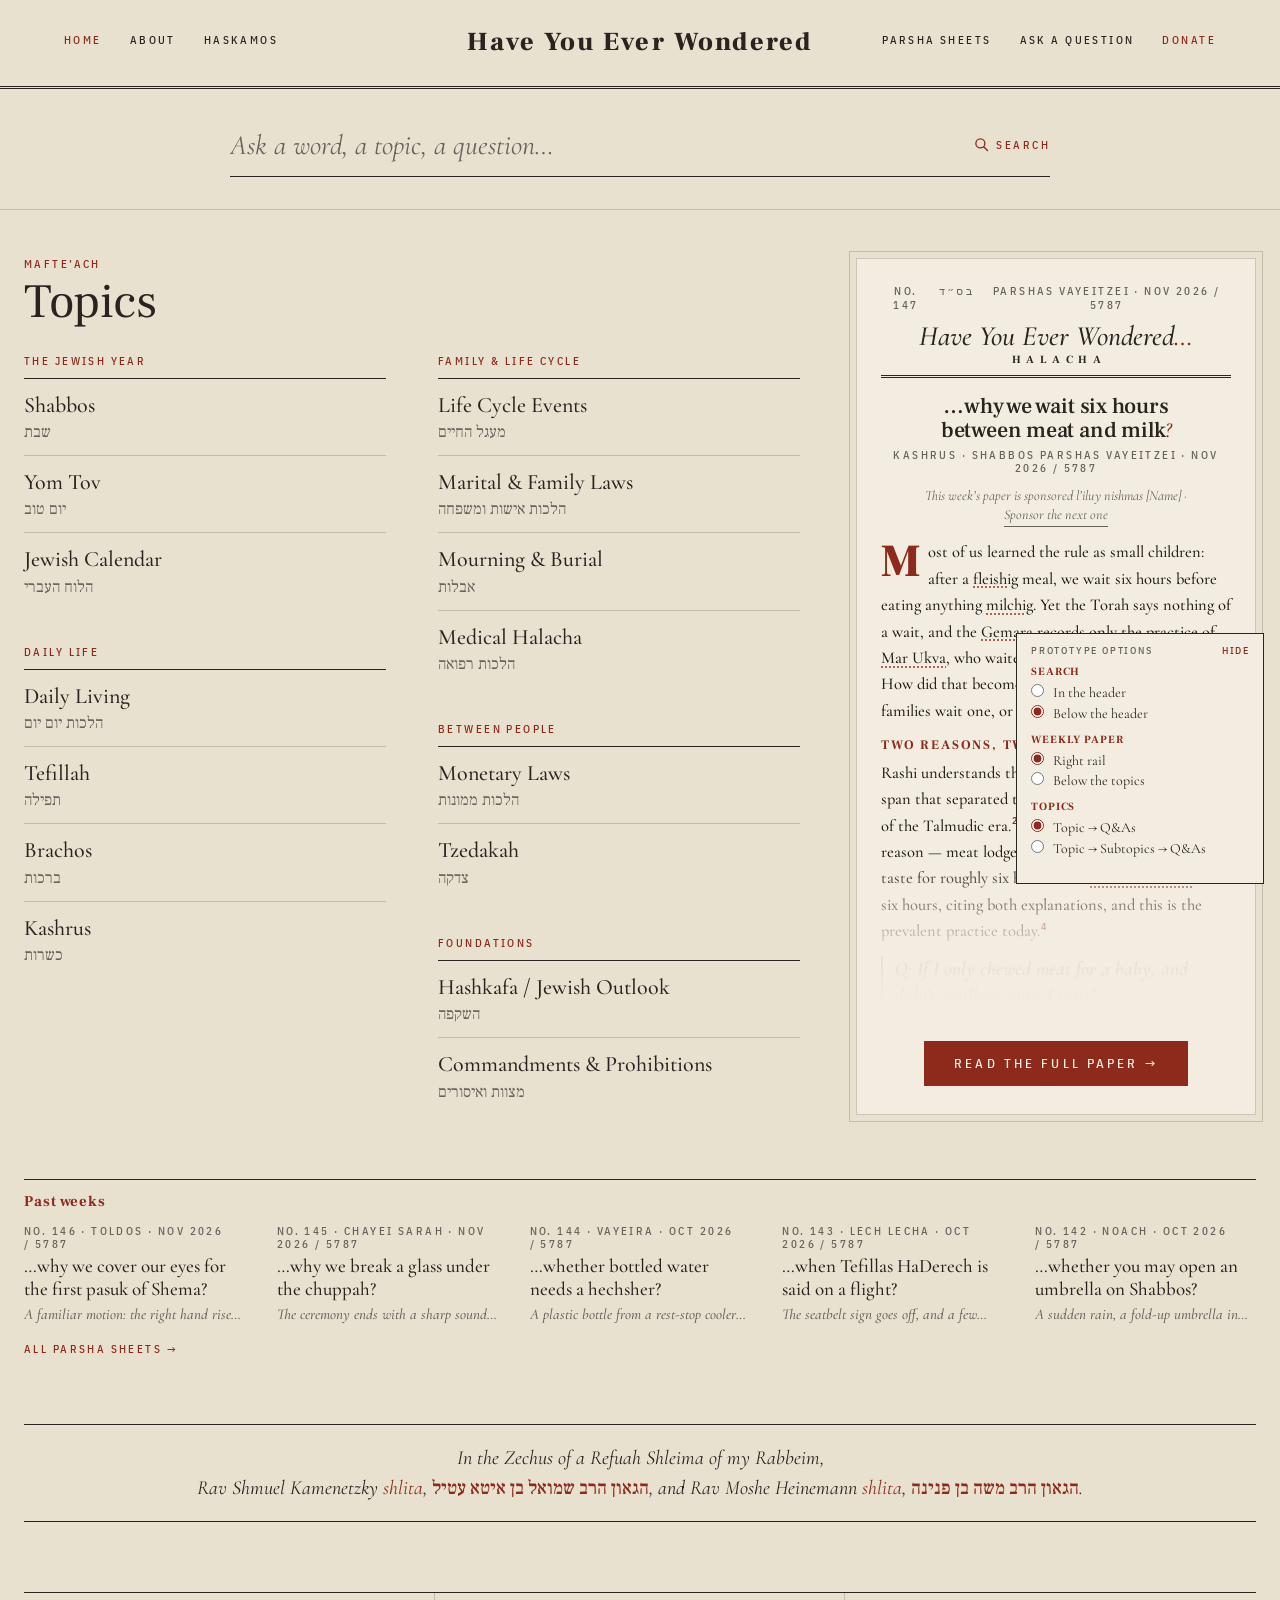
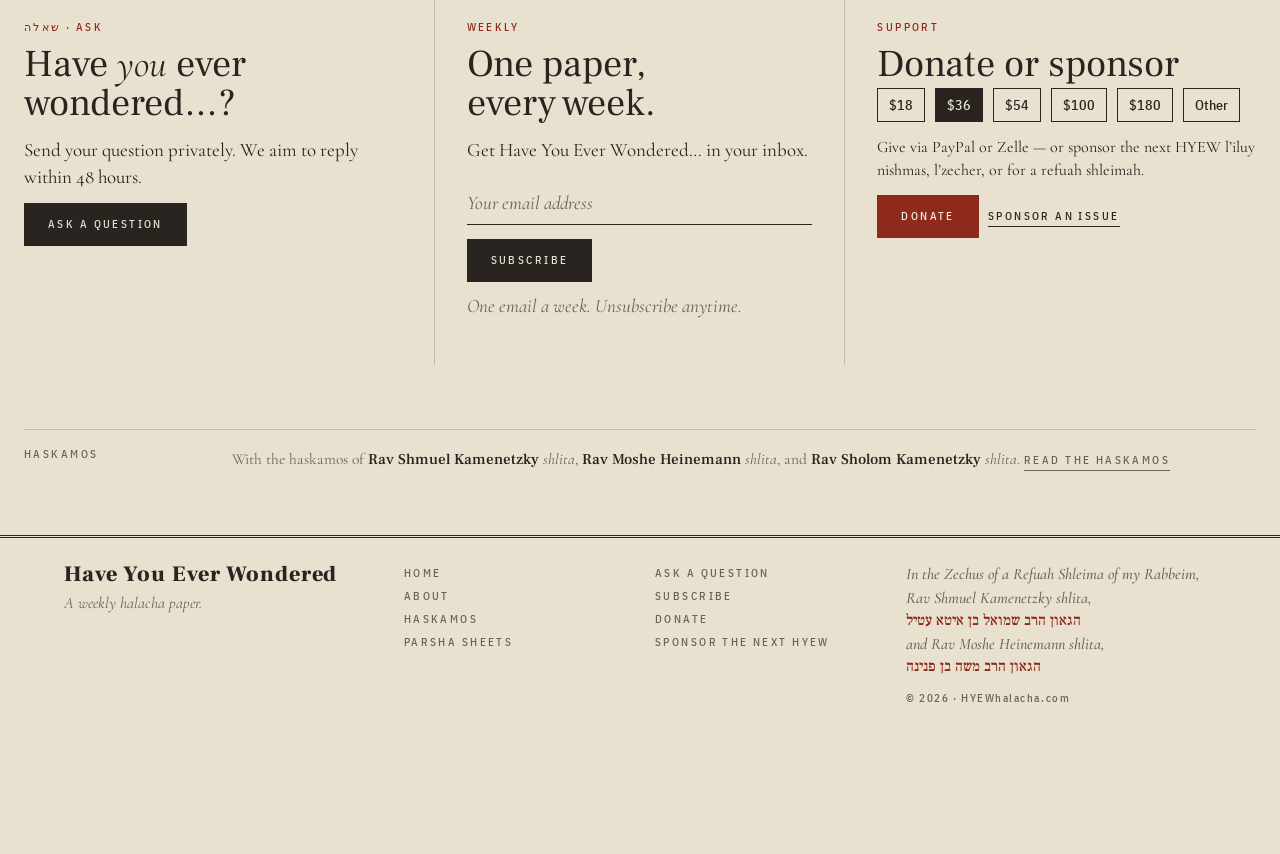
==== commit 98951b86: "Show sheet dates as “Nov 2026 / 5787” English month and year come first, then the Hebrew year, with " ====
--- a/index.html
+++ b/index.html
@@ -7,7 +7,7 @@
   <link rel="preconnect" href="https://fonts.googleapis.com">
   <link rel="preconnect" href="https://fonts.gstatic.com" crossorigin>
   <link href="https://fonts.googleapis.com/css2?family=Cormorant+Garamond:ital,wght@0,400;0,500;0,600;1,400;1,500&family=Frank+Ruhl+Libre:wght@400;500;700;900&family=IBM+Plex+Sans+Condensed:wght@400;500&display=swap" rel="stylesheet">
-  <link rel="stylesheet" href="css/styles.css?v=20261117t">
+  <link rel="stylesheet" href="css/styles.css?v=20261117v">
 </head>
 <body data-page="home" data-base="" data-search="below" data-paper="rail">
   <div id="site-header"></div>
@@ -108,10 +108,10 @@
     </div>
   </aside>
 
-  <script src="js/data.js?v=20261117t"></script>
-  <script src="js/glossary.js?v=20261117t"></script>
-  <script src="js/site.js?v=20261117t"></script>
-  <script src="js/home.js?v=20261117t"></script>
+  <script src="js/data.js?v=20261117v"></script>
+  <script src="js/glossary.js?v=20261117v"></script>
+  <script src="js/site.js?v=20261117v"></script>
+  <script src="js/home.js?v=20261117v"></script>
   <script src="js/glossary-ui.js"></script>
 </body>
 </html>
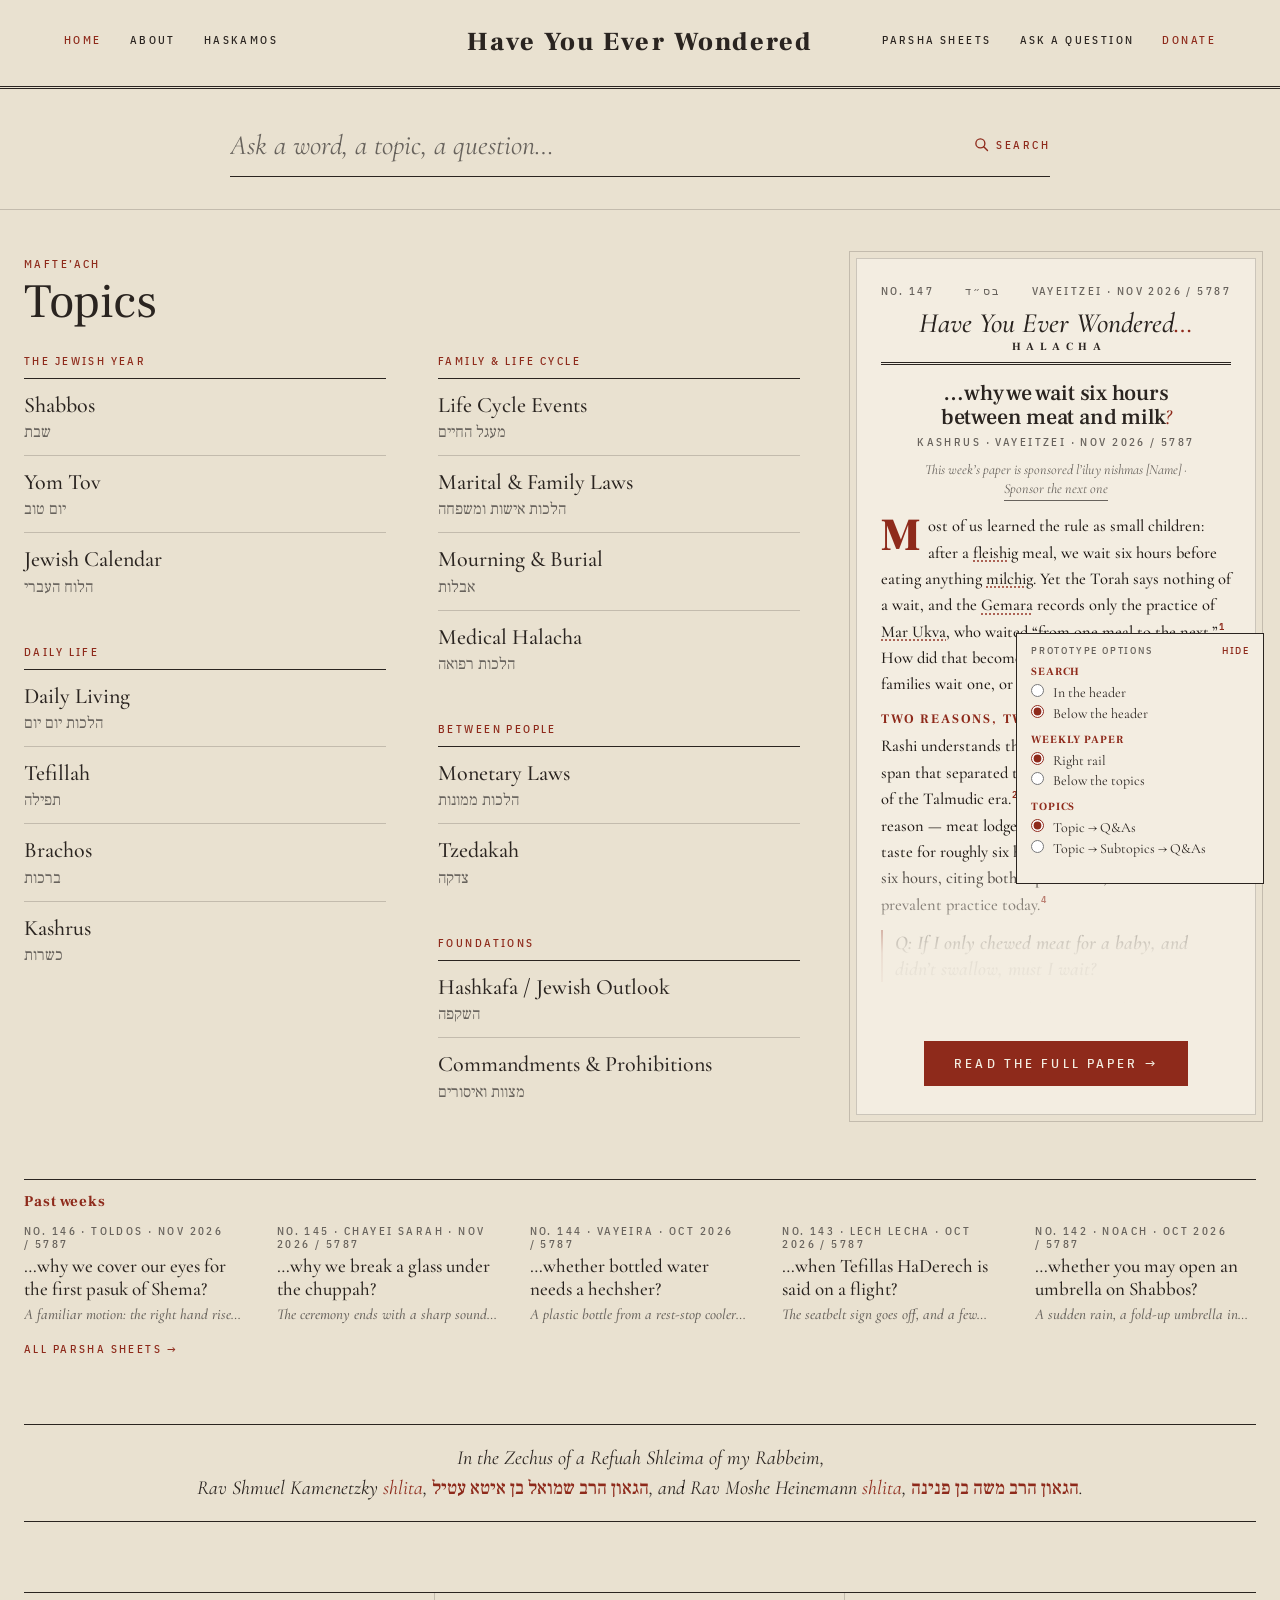
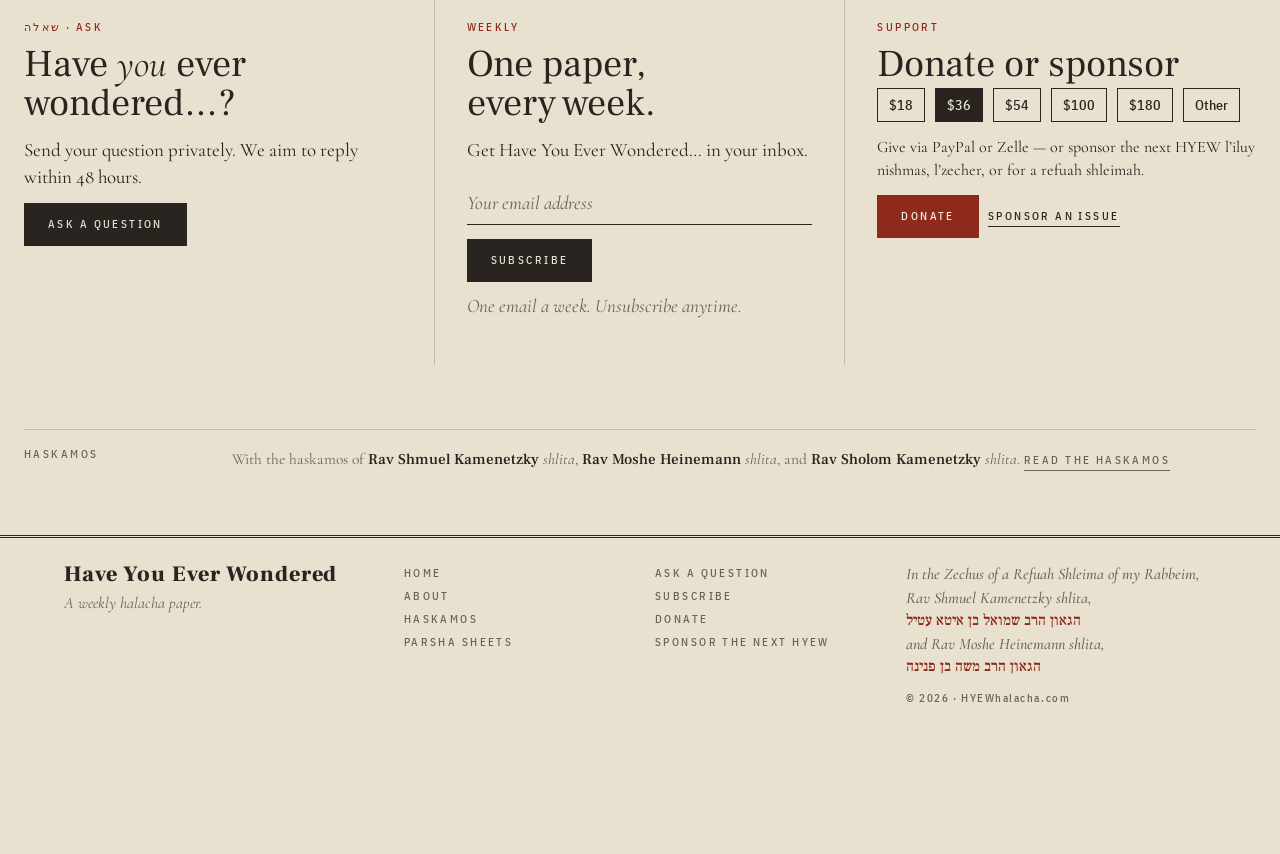
==== commit 94247808: "Drop “Shabbos Parshas” prefixes before parsha names Bylines, lists, mastheads, and related labels no" ====
--- a/index.html
+++ b/index.html
@@ -7,7 +7,7 @@
   <link rel="preconnect" href="https://fonts.googleapis.com">
   <link rel="preconnect" href="https://fonts.gstatic.com" crossorigin>
   <link href="https://fonts.googleapis.com/css2?family=Cormorant+Garamond:ital,wght@0,400;0,500;0,600;1,400;1,500&family=Frank+Ruhl+Libre:wght@400;500;700;900&family=IBM+Plex+Sans+Condensed:wght@400;500&display=swap" rel="stylesheet">
-  <link rel="stylesheet" href="css/styles.css?v=20261117v">
+  <link rel="stylesheet" href="css/styles.css?v=20261117w">
 </head>
 <body data-page="home" data-base="" data-search="below" data-paper="rail">
   <div id="site-header"></div>
@@ -108,10 +108,10 @@
     </div>
   </aside>
 
-  <script src="js/data.js?v=20261117v"></script>
-  <script src="js/glossary.js?v=20261117v"></script>
-  <script src="js/site.js?v=20261117v"></script>
-  <script src="js/home.js?v=20261117v"></script>
+  <script src="js/data.js?v=20261117w"></script>
+  <script src="js/glossary.js?v=20261117w"></script>
+  <script src="js/site.js?v=20261117w"></script>
+  <script src="js/home.js?v=20261117w"></script>
   <script src="js/glossary-ui.js"></script>
 </body>
 </html>
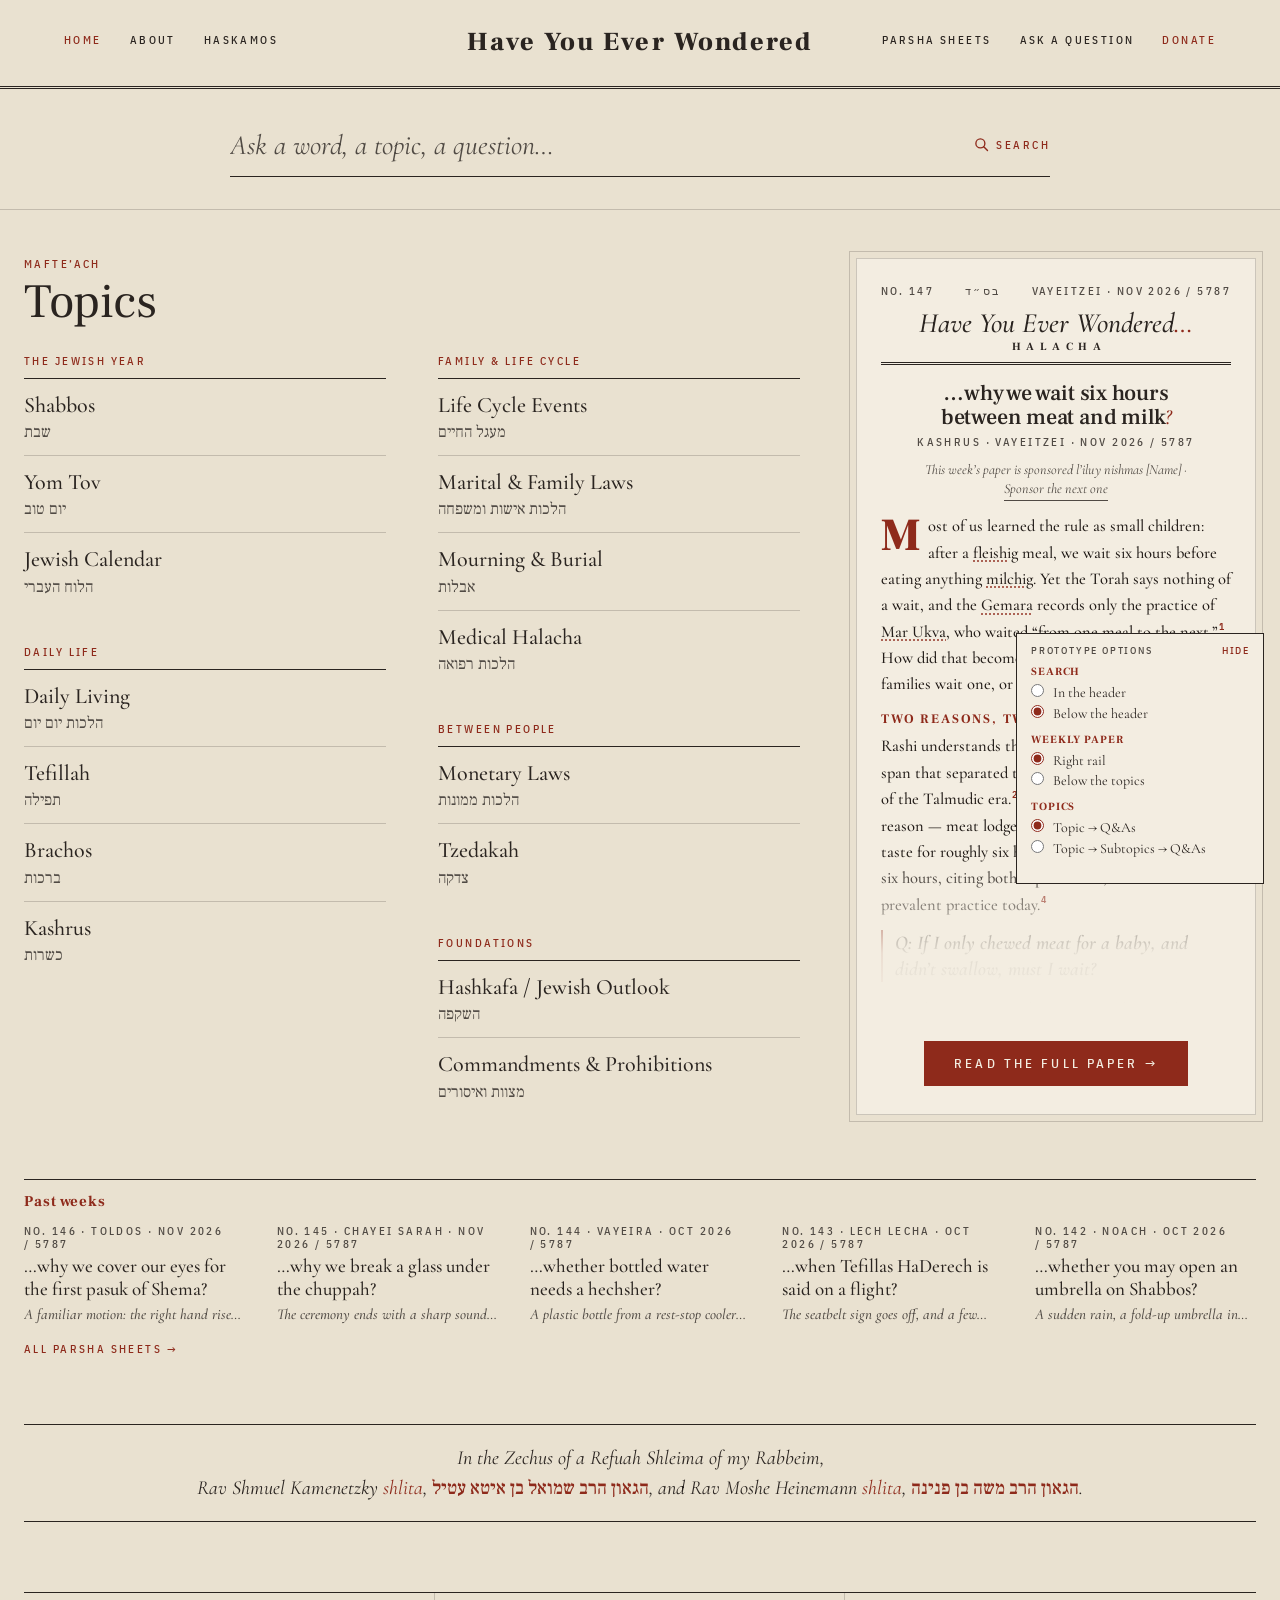
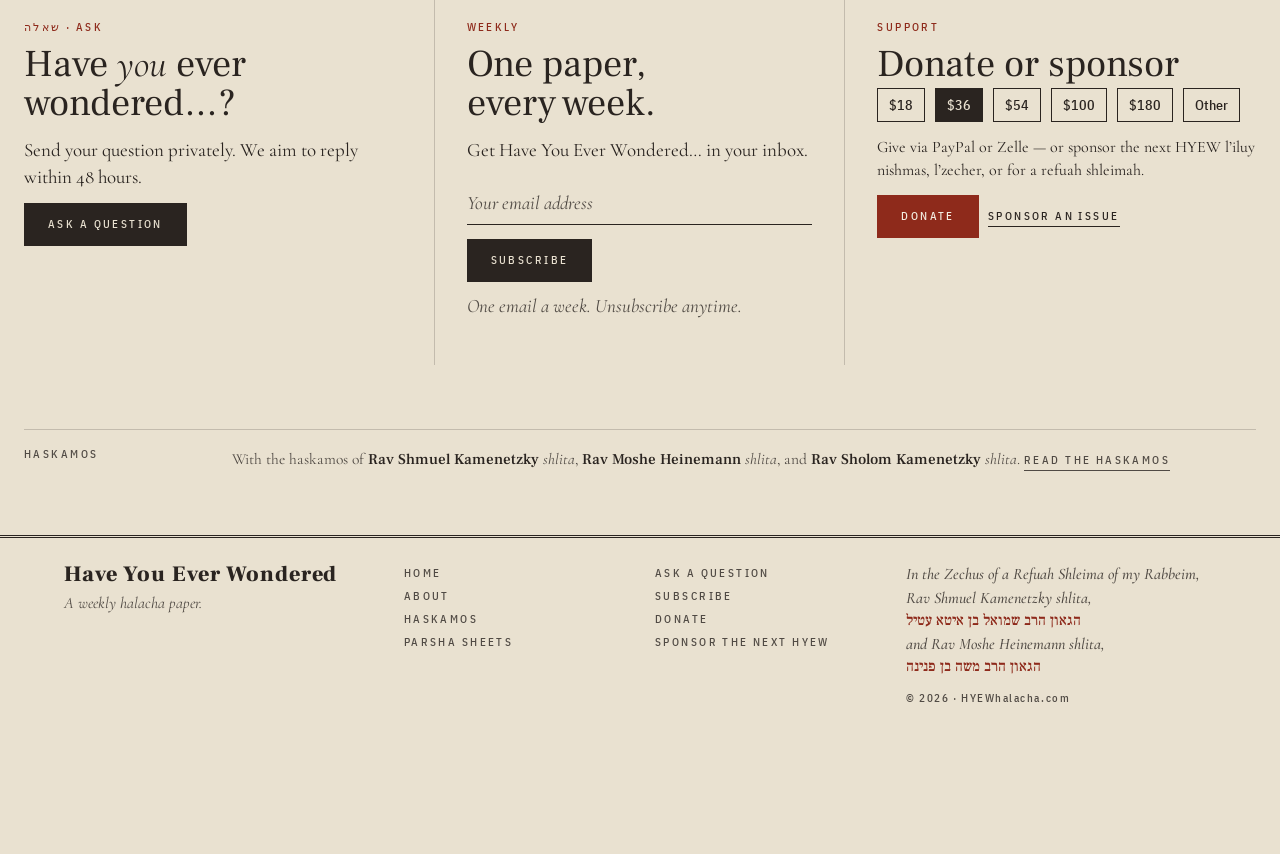
==== commit f66fb360: "Darken muted gray and drop the sample-excerpt label --mut is now #504A44 for stronger contrast, and " ====
--- a/index.html
+++ b/index.html
@@ -7,7 +7,7 @@
   <link rel="preconnect" href="https://fonts.googleapis.com">
   <link rel="preconnect" href="https://fonts.gstatic.com" crossorigin>
   <link href="https://fonts.googleapis.com/css2?family=Cormorant+Garamond:ital,wght@0,400;0,500;0,600;1,400;1,500&family=Frank+Ruhl+Libre:wght@400;500;700;900&family=IBM+Plex+Sans+Condensed:wght@400;500&display=swap" rel="stylesheet">
-  <link rel="stylesheet" href="css/styles.css?v=20261117w">
+  <link rel="stylesheet" href="css/styles.css?v=20261117x">
 </head>
 <body data-page="home" data-base="" data-search="below" data-paper="rail">
   <div id="site-header"></div>
@@ -108,10 +108,10 @@
     </div>
   </aside>
 
-  <script src="js/data.js?v=20261117w"></script>
-  <script src="js/glossary.js?v=20261117w"></script>
-  <script src="js/site.js?v=20261117w"></script>
-  <script src="js/home.js?v=20261117w"></script>
+  <script src="js/data.js?v=20261117x"></script>
+  <script src="js/glossary.js?v=20261117x"></script>
+  <script src="js/site.js?v=20261117x"></script>
+  <script src="js/home.js?v=20261117x"></script>
   <script src="js/glossary-ui.js"></script>
 </body>
 </html>
--- a/css/styles.css
+++ b/css/styles.css
@@ -9,7 +9,7 @@
   --ink: #2A2420;
   --rule: #2A242033;
   --red: #8E2A1B;
-  --mut: #67625C; /* was #6E6862 (4.23:1 on --pg); now 4.64:1 on --pg, 5.18:1 on --sheet */
+  --mut: #504A44; /* was #67625C (4.64:1 on --pg); now 6.72:1 on --pg (≈6.7:1), 7.49:1 on --sheet */
   --wrap: 1240px;
 }
 
@@ -1226,7 +1226,7 @@
 }
 .gl-tip[hidden] { display: none; }
 .gl-he { font: 500 25px/1.2 "Frank Ruhl Libre", serif; color: var(--red); text-align: right; direction: rtl; }
-.gl-term { font: 500 11px/1.2 "IBM Plex Sans Condensed", sans-serif; letter-spacing: .18em; text-transform: uppercase; color: #5E5953; margin: 6px 0 0; padding-bottom: 8px; border-bottom: 1px solid var(--rule); }
+.gl-term { font: 500 11px/1.2 "IBM Plex Sans Condensed", sans-serif; letter-spacing: .18em; text-transform: uppercase; color: var(--mut); margin: 6px 0 0; padding-bottom: 8px; border-bottom: 1px solid var(--rule); }
 .gl-def { margin: 8px 0 0; font: 500 17.5px/1.45 "Cormorant Garamond", serif; color: #221C18; }
 .gl-ar { position: absolute; top: -7px; width: 12px; height: 12px; margin-left: -6px; background: #FBF8F1; border-left: 1px solid var(--ink); border-top: 1px solid var(--ink); transform: rotate(45deg); }
 .gl-tip.above .gl-ar { top: auto; bottom: -7px; transform: rotate(225deg); }
